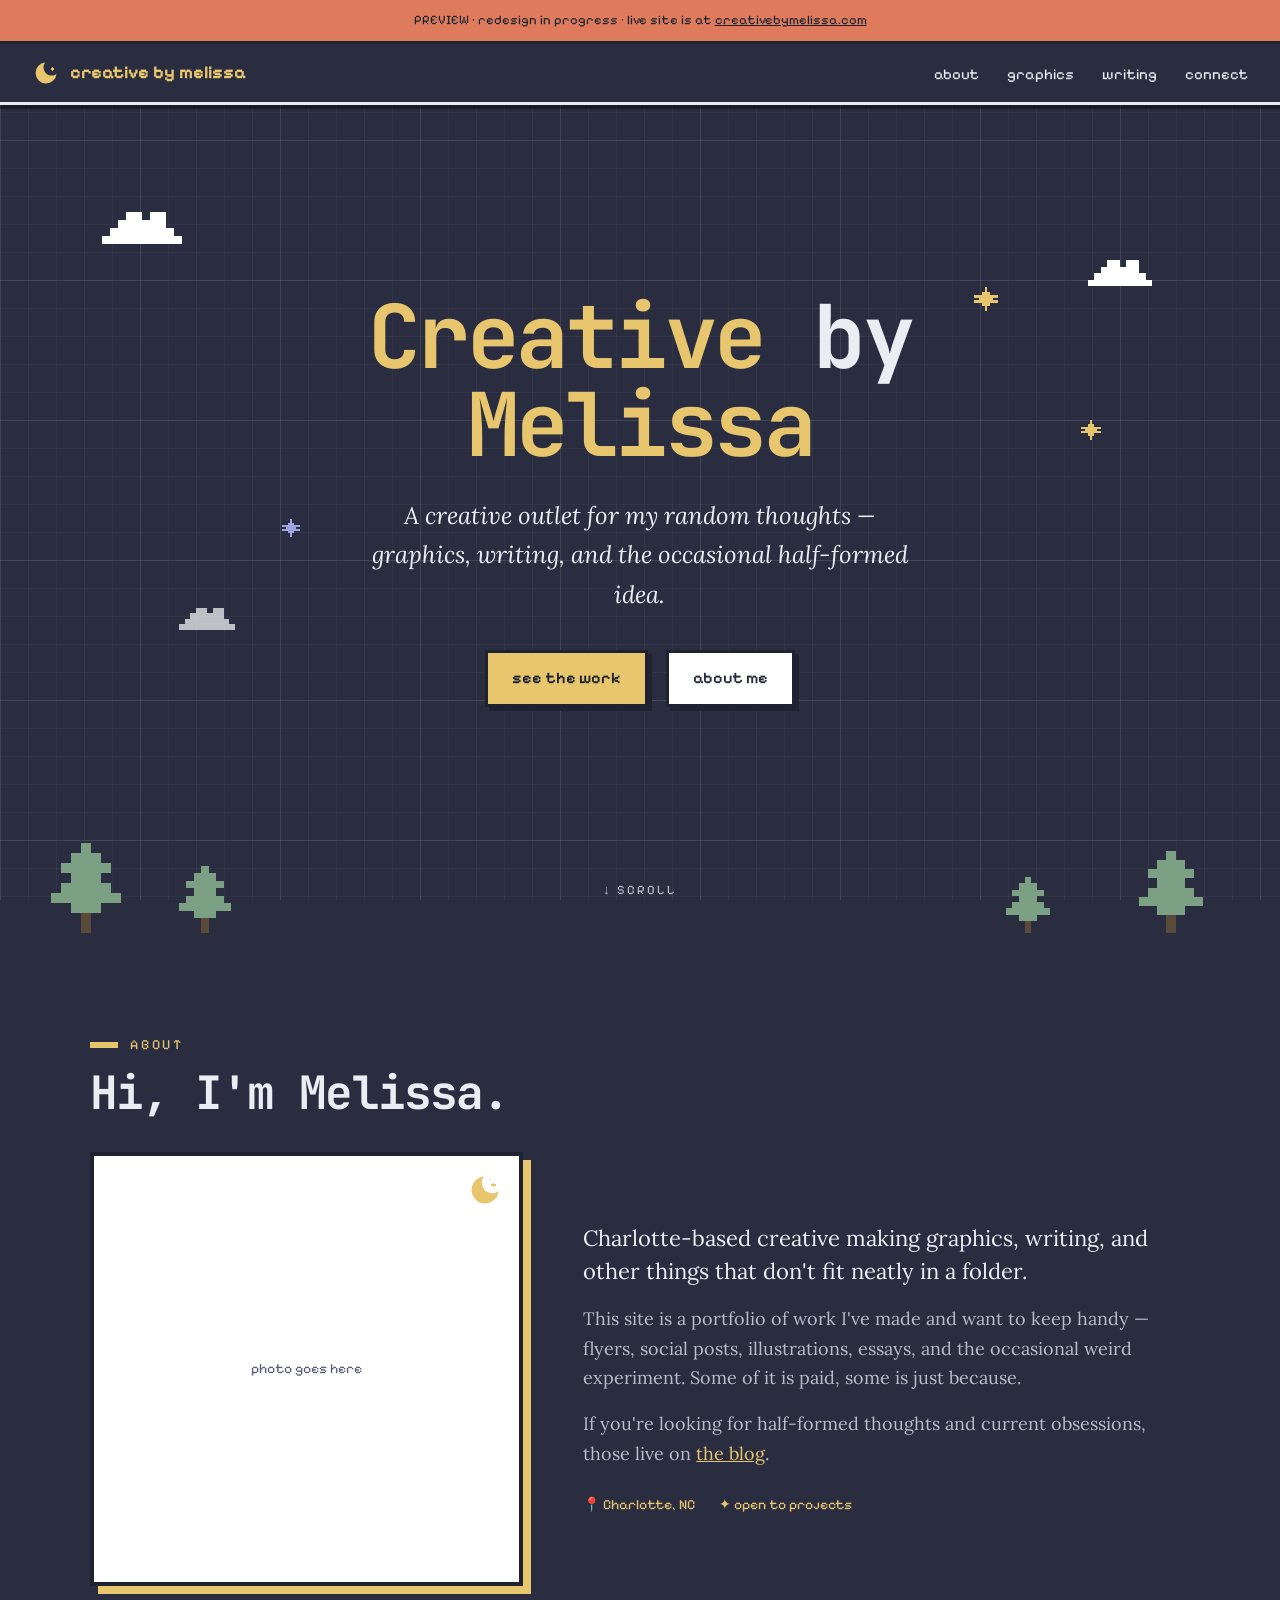
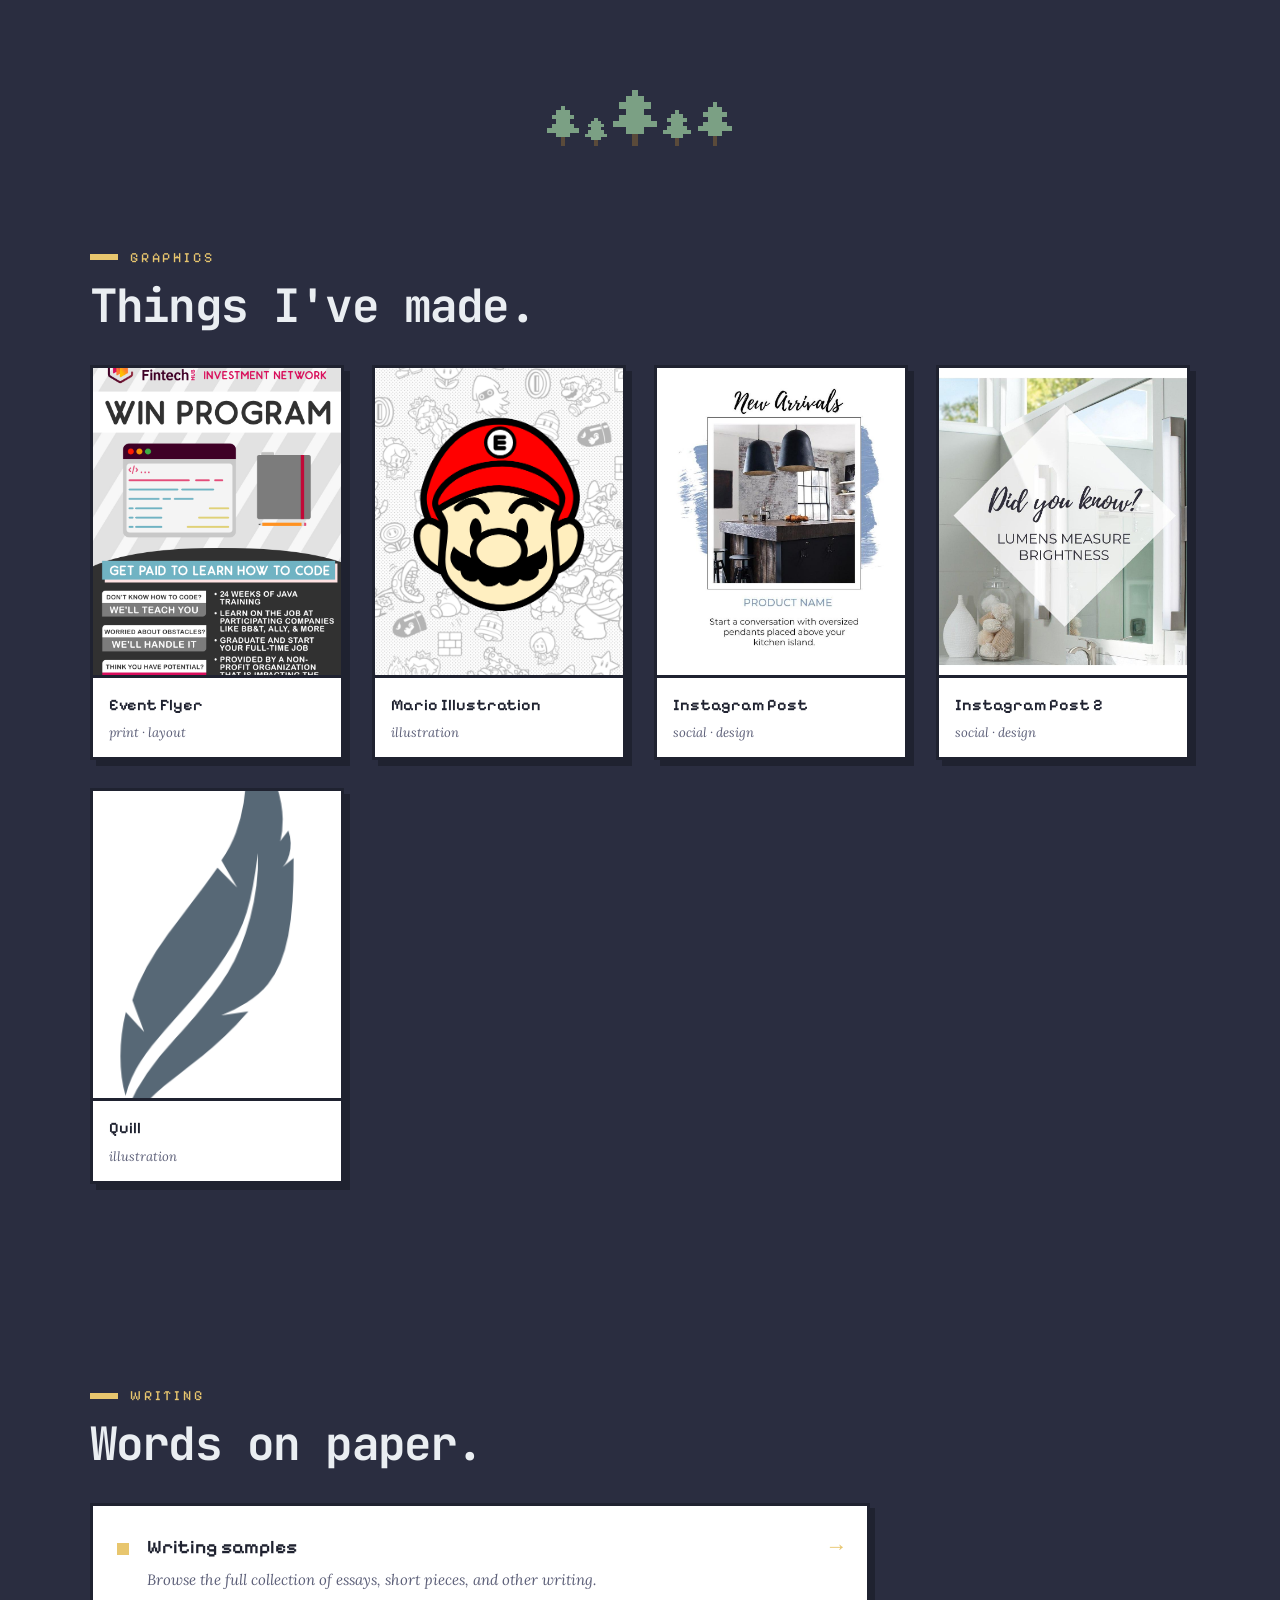
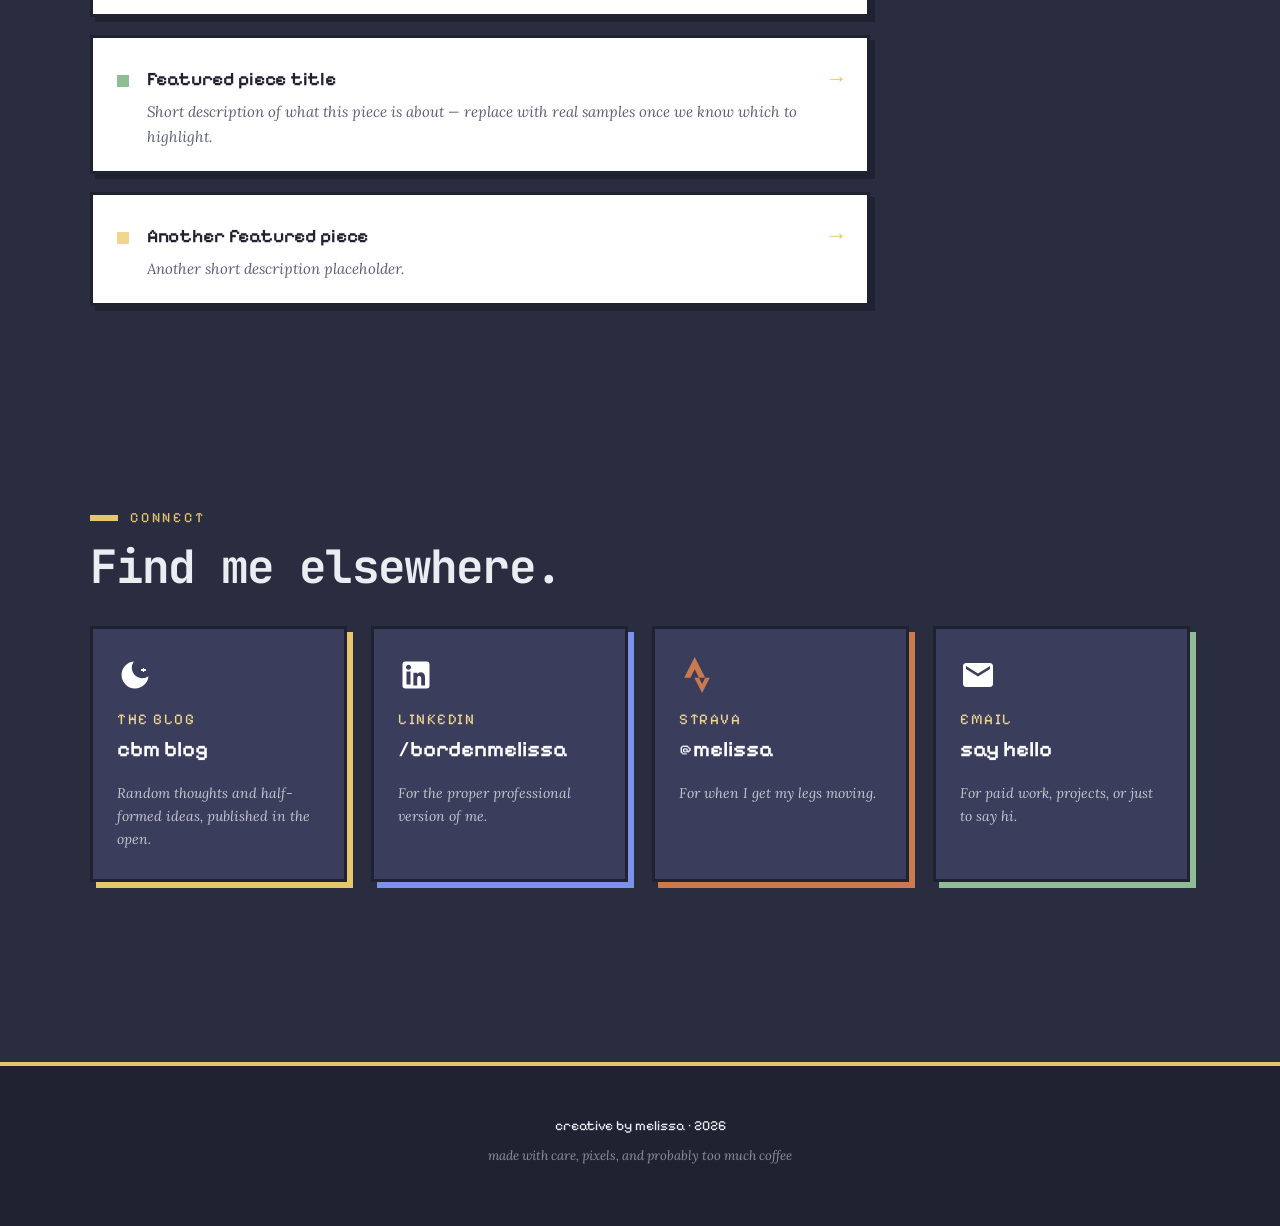
==== redesign-preview.html @ 3e40342c "Update redesign preview to dark mode version" ====
<!DOCTYPE html>
<html lang="en">
<head>
<meta charset="UTF-8">
<meta name="viewport" content="width=device-width, initial-scale=1.0">
<meta name="color-scheme" content="dark only">
<title>Creative by Melissa — Portfolio</title>
<link rel="preconnect" href="https://fonts.googleapis.com">
<link rel="preconnect" href="https://fonts.gstatic.com" crossorigin>
<link href="https://fonts.googleapis.com/css2?family=JetBrains+Mono:wght@500;600;700&family=Pixelify+Sans:wght@400;500;600;700&family=Lora:ital,wght@0,400;0,500;0,600;0,700;1,400;1,500&display=swap" rel="stylesheet">
<style>
  :root {
    color-scheme: dark only;
    --bg: #2A2D40;
    --bg-deep: #1F2230;
    --ink: #EAEEF2;
    --ink-soft: #B8BDC8;
    --purple-deep: #E8C66E;
    --purple-light: #F0D58F;
    --pine: #8FBE94;
    --gold: #DD7B5C;
    --paper: #FFFFFF;
    --white: #FFFFFF;
    --shadow: rgba(0, 0, 0, 0.4);
  }

  *, *::before, *::after { box-sizing: border-box; margin: 0; padding: 0; }
  html { scroll-behavior: smooth; }

  body {
    font-family: 'Lora', Georgia, serif;
    background: var(--bg);
    color: var(--ink);
    line-height: 1.65;
    font-size: 17px;
    overflow-x: hidden;
    background-image:
      linear-gradient(to right, rgba(255, 255, 255, 0.08) 1px, transparent 1px),
      linear-gradient(to bottom, rgba(255, 255, 255, 0.08) 1px, transparent 1px),
      linear-gradient(to right, rgba(255, 255, 255, 0.04) 1px, transparent 1px),
      linear-gradient(to bottom, rgba(255, 255, 255, 0.04) 1px, transparent 1px);
    background-size: 140px 140px, 140px 140px, 28px 28px, 28px 28px;
    background-attachment: fixed;
  }

  .pixel { font-family: 'Pixelify Sans', monospace; letter-spacing: 0.02em; }

  nav.top {
    position: sticky; top: 0; z-index: 50;
    background: var(--bg);
    border-bottom: 3px solid var(--ink);
    padding: 14px 32px;
    display: flex; align-items: center; justify-content: space-between;
    box-shadow: 0 4px 0 var(--shadow);
  }
  nav.top .brand {
    font-family: 'Pixelify Sans', monospace;
    font-weight: 700; font-size: 18px;
    color: var(--purple-deep); text-decoration: none;
    display: flex; align-items: center; gap: 10px;
  }
  nav.top .brand svg { display: block; }
  nav.top ul { list-style: none; display: flex; gap: 28px; }
  nav.top li a {
    font-family: 'Pixelify Sans', monospace;
    font-size: 15px; color: var(--ink);
    text-decoration: none; transition: color 0.15s;
  }
  nav.top li a:hover { color: var(--purple-deep); }
  @media (max-width: 640px) {
    nav.top { padding: 12px 18px; }
    nav.top ul { gap: 14px; }
    nav.top li a { font-size: 13px; }
    nav.top .brand { font-size: 15px; }
  }

  .hero {
    min-height: 92vh;
    padding: 80px 24px 120px;
    display: flex; flex-direction: column;
    align-items: center; justify-content: center;
    position: relative; text-align: center;
  }
  .hero-stack { position: relative; z-index: 5; max-width: 900px; }
  .hero h1 {
    font-family: 'JetBrains Mono', monospace;
    font-weight: 700;
    font-size: clamp(38px, 8.5vw, 88px);
    line-height: 1; color: var(--purple-deep);
    letter-spacing: -0.04em; margin-bottom: 28px;
    animation: hero-rise 0.8s cubic-bezier(0.2, 0.7, 0.3, 1) both;
  }
  .hero h1 em { font-style: normal; color: var(--ink); }
  .hero .tag {
    font-family: 'Lora', serif; font-style: italic;
    font-size: clamp(18px, 2.4vw, 24px);
    color: var(--ink); max-width: 540px;
    margin: 0 auto 36px;
    animation: hero-rise 0.8s 0.2s cubic-bezier(0.2, 0.7, 0.3, 1) both;
  }
  .hero .cta-row {
    display: flex; gap: 18px;
    justify-content: center; flex-wrap: wrap;
    animation: hero-rise 0.8s 0.4s cubic-bezier(0.2, 0.7, 0.3, 1) both;
  }
  .pixel-btn {
    font-family: 'Pixelify Sans', monospace;
    font-size: 16px; font-weight: 600;
    padding: 12px 24px;
    background: var(--white); color: #2A2D40;
    border: 3px solid #1F2230;
    box-shadow: 4px 4px 0 #1F2230;
    text-decoration: none; cursor: pointer;
    transition: transform 0.1s, box-shadow 0.1s;
  }
  .pixel-btn:hover { transform: translate(-2px, -2px); box-shadow: 6px 6px 0 #1F2230; }
  .pixel-btn:active { transform: translate(2px, 2px); box-shadow: 2px 2px 0 #1F2230; }
  .pixel-btn.primary { background: var(--purple-deep); color: #1F2230; }

  @keyframes hero-rise {
    from { opacity: 0; transform: translateY(20px); }
    to { opacity: 1; transform: translateY(0); }
  }

  .hero-deco { position: absolute; top: 0; left: 0; width: 100%; height: 100%; pointer-events: none; z-index: 1; }
  .deco { position: absolute; image-rendering: pixelated; }
  .cloud-1 { top: 12%; left: 8%; width: 80px; animation: drift 18s ease-in-out infinite; }
  .cloud-2 { top: 18%; right: 10%; width: 64px; animation: drift 24s ease-in-out -8s infinite reverse; }
  .cloud-3 { top: 60%; left: 14%; width: 56px; animation: drift 20s ease-in-out -4s infinite; opacity: 0.7; }
  .star-1 { top: 22%; right: 22%; width: 24px; animation: twinkle 3s ease-in-out infinite; }
  .star-2 { top: 50%; left: 22%; width: 18px; animation: twinkle 3.5s ease-in-out -1.5s infinite; }
  .star-3 { top: 38%; right: 14%; width: 20px; animation: twinkle 2.6s ease-in-out -0.8s infinite; }
  .tree-1 { bottom: 0; left: 4%; width: 70px; }
  .tree-2 { bottom: 0; left: 14%; width: 52px; }
  .tree-3 { bottom: 0; right: 6%; width: 64px; }
  .tree-4 { bottom: 0; right: 18%; width: 44px; }

  @keyframes drift {
    0%, 100% { transform: translateX(0) translateY(0); }
    50% { transform: translateX(20px) translateY(-6px); }
  }
  @keyframes twinkle {
    0%, 100% { opacity: 0.3; transform: scale(0.85); }
    50% { opacity: 1; transform: scale(1.1); }
  }

  .scroll-cue {
    position: absolute; bottom: 32px; left: 50%; transform: translateX(-50%);
    font-family: 'Pixelify Sans', monospace; font-size: 13px;
    color: var(--ink-soft); text-transform: uppercase; letter-spacing: 0.15em;
    animation: bob 2s ease-in-out infinite;
  }
  @keyframes bob {
    0%, 100% { transform: translateX(-50%) translateY(0); }
    50% { transform: translateX(-50%) translateY(6px); }
  }

  section.content { padding: 100px 24px; position: relative; }
  .container { max-width: 1100px; margin: 0 auto; }
  .section-label {
    font-family: 'Pixelify Sans', monospace;
    font-size: 14px; text-transform: uppercase;
    letter-spacing: 0.2em; color: var(--purple-deep);
    margin-bottom: 14px;
    display: flex; align-items: center; gap: 12px;
  }
  .section-label::before { content: ''; width: 28px; height: 6px; background: var(--purple-deep); }
  .section-title {
    font-family: 'JetBrains Mono', monospace;
    font-weight: 700;
    font-size: clamp(26px, 4.5vw, 46px);
    color: var(--ink);
    line-height: 1; letter-spacing: -0.04em;
    margin-bottom: 36px;
  }
  .section-title em { font-style: normal; }

  .about-grid { display: grid; grid-template-columns: 1fr 1.4fr; gap: 60px; align-items: center; }
  @media (max-width: 760px) { .about-grid { grid-template-columns: 1fr; gap: 36px; } }
  .portrait-frame {
    aspect-ratio: 1;
    background: var(--paper);
    border: 4px solid #1F2230;
    box-shadow: 8px 8px 0 var(--purple-deep);
    display: flex; align-items: center; justify-content: center;
    position: relative; overflow: hidden;
  }
  .portrait-frame::before {
    content: 'photo goes here';
    font-family: 'Pixelify Sans', monospace;
    color: #5C5F78; font-size: 14px;
  }
  .portrait-frame .moon-deco { position: absolute; top: 16px; right: 16px; width: 36px; height: 36px; }
  .about-copy h3 {
    font-family: 'JetBrains Mono', monospace;
    font-size: 20px; font-weight: 700; letter-spacing: -0.03em;
    margin-bottom: 16px;
  }
  .about-copy p { font-size: 18px; margin-bottom: 16px; color: var(--ink-soft); }
  .about-copy p:first-of-type { font-size: 22px; color: var(--ink); line-height: 1.5; }
  .about-copy .meta { margin-top: 24px; display: flex; gap: 24px; flex-wrap: wrap; }
  .about-copy .meta span {
    font-family: 'Pixelify Sans', monospace;
    font-size: 14px; color: var(--purple-deep);
    display: flex; align-items: center; gap: 8px;
  }

  .gallery { display: grid; grid-template-columns: repeat(auto-fill, minmax(220px, 1fr)); gap: 28px; }
  .work-card {
    background: var(--white);
    border: 3px solid #1F2230;
    box-shadow: 6px 6px 0 #1F2230;
    overflow: hidden;
    transition: transform 0.15s, box-shadow 0.15s;
    cursor: pointer; display: block;
    text-decoration: none; color: inherit;
  }
  .work-card:hover { transform: translate(-3px, -3px); box-shadow: 9px 9px 0 var(--purple-deep); }
  .work-card .thumb {
    aspect-ratio: 4/5; background: var(--bg-deep);
    display: flex; align-items: center; justify-content: center;
    overflow: hidden; border-bottom: 3px solid #1F2230;
  }
  .work-card .thumb img { width: 100%; height: 100%; object-fit: cover; display: block; }
  .work-card .meta { padding: 14px 16px; }
  .work-card .meta .title {
    font-family: 'Pixelify Sans', monospace;
    font-size: 16px; font-weight: 600;
    margin-bottom: 4px; color: #1F2230;
  }
  .work-card .meta .kind { font-size: 13px; color: #5C5F78; font-style: italic; }

  .writing-list { display: flex; flex-direction: column; gap: 18px; max-width: 780px; }
  .writing-item {
    display: flex; align-items: baseline; gap: 18px;
    padding: 22px 24px; background: var(--paper);
    border: 3px solid #1F2230; box-shadow: 5px 5px 0 #1F2230;
    text-decoration: none; color: inherit;
    transition: transform 0.15s, box-shadow 0.15s;
  }
  .writing-item:hover { transform: translate(-2px, -2px); box-shadow: 7px 7px 0 var(--pine); }
  .writing-item .bullet { width: 12px; height: 12px; background: var(--purple-deep); flex-shrink: 0; transform: translateY(2px); }
  .writing-item .body { flex: 1; }
  .writing-item .title {
    font-family: 'Pixelify Sans', monospace;
    font-size: 19px; font-weight: 600;
    margin-bottom: 4px; color: #1F2230;
  }
  .writing-item .desc { font-size: 15px; color: #5C5F78; font-style: italic; }
  .writing-item .arrow { font-family: 'Pixelify Sans', monospace; color: var(--purple-deep); font-size: 22px; }

  .connect-cards { display: grid; grid-template-columns: repeat(auto-fit, minmax(220px, 1fr)); gap: 24px; }
  .connect-card {
    background: #3A3D5C; color: var(--white);
    padding: 28px 24px;
    border: 3px solid #1F2230;
    box-shadow: 6px 6px 0 var(--purple-deep);
    text-decoration: none;
    transition: transform 0.15s, box-shadow 0.15s;
    display: flex; flex-direction: column; gap: 14px;
  }
  .connect-card:hover { transform: translate(-3px, -3px); box-shadow: 9px 9px 0 var(--purple-light); }
  .connect-card.linkedin { box-shadow: 6px 6px 0 #7B92E8; }
  .connect-card.linkedin:hover { box-shadow: 9px 9px 0 #7B92E8; }
  .connect-card.strava { box-shadow: 6px 6px 0 #C97A4F; }
  .connect-card.strava:hover { box-shadow: 9px 9px 0 #C97A4F; }
  .connect-card.email { box-shadow: 6px 6px 0 var(--pine); }
  .connect-card.email:hover { box-shadow: 9px 9px 0 var(--pine); }
  .connect-card .icon { width: 36px; height: 36px; }
  .connect-card .label { font-family: 'Pixelify Sans', monospace; font-size: 15px; text-transform: uppercase; letter-spacing: 0.1em; color: var(--purple-light); }
  .connect-card .handle { font-family: 'Pixelify Sans', monospace; font-size: 22px; font-weight: 600; }
  .connect-card .desc { font-size: 14px; color: rgba(255, 255, 255, 0.7); font-style: italic; }

  footer {
    background: var(--bg-deep); color: var(--ink);
    padding: 48px 24px 60px;
    border-top: 4px solid var(--purple-deep);
    text-align: center; margin-top: 80px;
  }
  footer .credit { font-family: 'Pixelify Sans', monospace; font-size: 14px; margin-bottom: 8px; }
  footer .small { font-size: 13px; color: rgba(255, 255, 255, 0.5); font-style: italic; }

  .pine-row { height: 60px; display: flex; align-items: end; justify-content: center; gap: 6px; margin: 0 auto; max-width: 1100px; }
  .pine-row svg { image-rendering: pixelated; }

  .preview-banner {
    background: var(--gold); color: #1F2230;
    text-align: center; padding: 10px 20px;
    font-family: 'Pixelify Sans', monospace;
    font-size: 13px;
    border-bottom: 3px solid #1F2230;
  }
  .preview-banner a { color: #1F2230; }
</style>
</head>
<body>

<div class="preview-banner">PREVIEW &middot; redesign in progress &middot; live site is at <a href="/">creativebymelissa.com</a></div>

<nav class="top">
  <a href="#" class="brand">
    <svg width="28" height="28" viewBox="0 0 24 24">
      <path d="M21 12.79A9 9 0 1 1 11.21 3 7 7 0 0 0 21 12.79z" fill="#E8C66E"/>
      <g fill="#E8C66E" shape-rendering="crispEdges">
        <rect x="17" y="7" width="1" height="3"/>
        <rect x="16" y="8" width="3" height="1"/>
      </g>
    </svg>
    creative by melissa
  </a>
  <ul>
    <li><a href="#about">about</a></li>
    <li><a href="#graphics">graphics</a></li>
    <li><a href="#writing">writing</a></li>
    <li><a href="#connect">connect</a></li>
  </ul>
</nav>

<header class="hero">
  <div class="hero-deco">
    <svg class="deco cloud-1" viewBox="0 0 10 6" shape-rendering="crispEdges">
      <g fill="#FFFFFF"><rect x="3" y="1" width="2" height="1"/><rect x="6" y="1" width="2" height="1"/><rect x="2" y="2" width="6" height="1"/><rect x="1" y="3" width="8" height="1"/><rect x="0" y="4" width="10" height="1"/></g>
    </svg>
    <svg class="deco cloud-2" viewBox="0 0 10 6" shape-rendering="crispEdges">
      <g fill="#FFFFFF"><rect x="3" y="1" width="2" height="1"/><rect x="6" y="1" width="2" height="1"/><rect x="2" y="2" width="6" height="1"/><rect x="1" y="3" width="8" height="1"/><rect x="0" y="4" width="10" height="1"/></g>
    </svg>
    <svg class="deco cloud-3" viewBox="0 0 10 6" shape-rendering="crispEdges">
      <g fill="#FFFFFF"><rect x="3" y="1" width="2" height="1"/><rect x="6" y="1" width="2" height="1"/><rect x="2" y="2" width="6" height="1"/><rect x="1" y="3" width="8" height="1"/><rect x="0" y="4" width="10" height="1"/></g>
    </svg>
    <svg class="deco star-1" viewBox="0 0 9 9" shape-rendering="crispEdges">
      <g fill="#E8C66E"><rect x="4" y="0" width="1" height="2"/><rect x="3" y="2" width="3" height="1"/><rect x="0" y="3" width="9" height="1"/><rect x="2" y="4" width="5" height="1"/><rect x="0" y="5" width="9" height="1"/><rect x="3" y="6" width="3" height="1"/><rect x="4" y="7" width="1" height="2"/></g>
    </svg>
    <svg class="deco star-2" viewBox="0 0 9 9" shape-rendering="crispEdges">
      <g fill="#9CA5E8"><rect x="4" y="0" width="1" height="2"/><rect x="3" y="2" width="3" height="1"/><rect x="0" y="3" width="9" height="1"/><rect x="2" y="4" width="5" height="1"/><rect x="0" y="5" width="9" height="1"/><rect x="3" y="6" width="3" height="1"/><rect x="4" y="7" width="1" height="2"/></g>
    </svg>
    <svg class="deco star-3" viewBox="0 0 9 9" shape-rendering="crispEdges">
      <g fill="#E8C66E"><rect x="4" y="0" width="1" height="2"/><rect x="3" y="2" width="3" height="1"/><rect x="0" y="3" width="9" height="1"/><rect x="2" y="4" width="5" height="1"/><rect x="0" y="5" width="9" height="1"/><rect x="3" y="6" width="3" height="1"/><rect x="4" y="7" width="1" height="2"/></g>
    </svg>
    <svg class="deco tree-1" viewBox="0 0 7 9" shape-rendering="crispEdges">
      <g fill="#7BA084"><rect x="3" y="0" width="1" height="1"/><rect x="2" y="1" width="3" height="1"/><rect x="1" y="2" width="5" height="1"/><rect x="2" y="3" width="3" height="1"/><rect x="1" y="4" width="5" height="1"/><rect x="0" y="5" width="7" height="1"/><rect x="2" y="6" width="3" height="1"/></g>
      <g fill="#5A4A3A"><rect x="3" y="7" width="1" height="2"/></g>
    </svg>
    <svg class="deco tree-2" viewBox="0 0 7 9" shape-rendering="crispEdges">
      <g fill="#7BA084"><rect x="3" y="0" width="1" height="1"/><rect x="2" y="1" width="3" height="1"/><rect x="1" y="2" width="5" height="1"/><rect x="2" y="3" width="3" height="1"/><rect x="1" y="4" width="5" height="1"/><rect x="0" y="5" width="7" height="1"/><rect x="2" y="6" width="3" height="1"/></g>
      <g fill="#5A4A3A"><rect x="3" y="7" width="1" height="2"/></g>
    </svg>
    <svg class="deco tree-3" viewBox="0 0 7 9" shape-rendering="crispEdges">
      <g fill="#7BA084"><rect x="3" y="0" width="1" height="1"/><rect x="2" y="1" width="3" height="1"/><rect x="1" y="2" width="5" height="1"/><rect x="2" y="3" width="3" height="1"/><rect x="1" y="4" width="5" height="1"/><rect x="0" y="5" width="7" height="1"/><rect x="2" y="6" width="3" height="1"/></g>
      <g fill="#5A4A3A"><rect x="3" y="7" width="1" height="2"/></g>
    </svg>
    <svg class="deco tree-4" viewBox="0 0 7 9" shape-rendering="crispEdges">
      <g fill="#7BA084"><rect x="3" y="0" width="1" height="1"/><rect x="2" y="1" width="3" height="1"/><rect x="1" y="2" width="5" height="1"/><rect x="2" y="3" width="3" height="1"/><rect x="1" y="4" width="5" height="1"/><rect x="0" y="5" width="7" height="1"/><rect x="2" y="6" width="3" height="1"/></g>
      <g fill="#5A4A3A"><rect x="3" y="7" width="1" height="2"/></g>
    </svg>
  </div>

  <div class="hero-stack">
    <h1>Creative <em>by</em><br>Melissa</h1>
    <p class="tag">A creative outlet for my random thoughts — graphics, writing, and the occasional half-formed idea.</p>
    <div class="cta-row">
      <a href="#graphics" class="pixel-btn primary">see the work</a>
      <a href="#about" class="pixel-btn">about me</a>
    </div>
  </div>

  <div class="scroll-cue">↓ scroll</div>
</header>

<section id="about" class="content">
  <div class="container">
    <div class="section-label">about</div>
    <h2 class="section-title">Hi, I'm Melissa.</h2>
    <div class="about-grid">
      <div class="portrait-frame">
        <svg class="moon-deco" viewBox="0 0 24 24">
          <path d="M21 12.79A9 9 0 1 1 11.21 3 7 7 0 0 0 21 12.79z" fill="#E8C66E"/>
          <g fill="#E8C66E" shape-rendering="crispEdges">
            <rect x="17" y="7" width="1" height="3"/>
            <rect x="16" y="8" width="3" height="1"/>
          </g>
        </svg>
      </div>
      <div class="about-copy">
        <p>Charlotte-based creative making graphics, writing, and other things that don't fit neatly in a folder.</p>
        <p>This site is a portfolio of work I've made and want to keep handy — flyers, social posts, illustrations, essays, and the occasional weird experiment. Some of it is paid, some is just because.</p>
        <p>If you're looking for half-formed thoughts and current obsessions, those live on <a href="https://blog.creativebymelissa.com" style="color:var(--purple-deep);">the blog</a>.</p>
        <div class="meta">
          <span>📍 Charlotte, NC</span>
          <span>✦ open to projects</span>
        </div>
      </div>
    </div>
  </div>
</section>

<div class="pine-row">
  <svg width="32" height="40" viewBox="0 0 7 9" shape-rendering="crispEdges">
    <g fill="#7BA084"><rect x="3" y="0" width="1" height="1"/><rect x="2" y="1" width="3" height="1"/><rect x="1" y="2" width="5" height="1"/><rect x="2" y="3" width="3" height="1"/><rect x="1" y="4" width="5" height="1"/><rect x="0" y="5" width="7" height="1"/><rect x="2" y="6" width="3" height="1"/></g>
    <g fill="#5A4A3A"><rect x="3" y="7" width="1" height="2"/></g>
  </svg>
  <svg width="22" height="28" viewBox="0 0 7 9" shape-rendering="crispEdges">
    <g fill="#7BA084"><rect x="3" y="0" width="1" height="1"/><rect x="2" y="1" width="3" height="1"/><rect x="1" y="2" width="5" height="1"/><rect x="2" y="3" width="3" height="1"/><rect x="1" y="4" width="5" height="1"/><rect x="0" y="5" width="7" height="1"/><rect x="2" y="6" width="3" height="1"/></g>
    <g fill="#5A4A3A"><rect x="3" y="7" width="1" height="2"/></g>
  </svg>
  <svg width="44" height="56" viewBox="0 0 7 9" shape-rendering="crispEdges">
    <g fill="#7BA084"><rect x="3" y="0" width="1" height="1"/><rect x="2" y="1" width="3" height="1"/><rect x="1" y="2" width="5" height="1"/><rect x="2" y="3" width="3" height="1"/><rect x="1" y="4" width="5" height="1"/><rect x="0" y="5" width="7" height="1"/><rect x="2" y="6" width="3" height="1"/></g>
    <g fill="#5A4A3A"><rect x="3" y="7" width="1" height="2"/></g>
  </svg>
  <svg width="28" height="36" viewBox="0 0 7 9" shape-rendering="crispEdges">
    <g fill="#7BA084"><rect x="3" y="0" width="1" height="1"/><rect x="2" y="1" width="3" height="1"/><rect x="1" y="2" width="5" height="1"/><rect x="2" y="3" width="3" height="1"/><rect x="1" y="4" width="5" height="1"/><rect x="0" y="5" width="7" height="1"/><rect x="2" y="6" width="3" height="1"/></g>
    <g fill="#5A4A3A"><rect x="3" y="7" width="1" height="2"/></g>
  </svg>
  <svg width="36" height="44" viewBox="0 0 7 9" shape-rendering="crispEdges">
    <g fill="#7BA084"><rect x="3" y="0" width="1" height="1"/><rect x="2" y="1" width="3" height="1"/><rect x="1" y="2" width="5" height="1"/><rect x="2" y="3" width="3" height="1"/><rect x="1" y="4" width="5" height="1"/><rect x="0" y="5" width="7" height="1"/><rect x="2" y="6" width="3" height="1"/></g>
    <g fill="#5A4A3A"><rect x="3" y="7" width="1" height="2"/></g>
  </svg>
</div>

<section id="graphics" class="content">
  <div class="container">
    <div class="section-label">graphics</div>
    <h2 class="section-title">Things I've made.</h2>
    <div class="gallery">
      <a href="graphics/flyer.png" class="work-card">
        <div class="thumb"><img src="graphics/flyer.png" alt="flyer"/></div>
        <div class="meta"><div class="title">Event Flyer</div><div class="kind">print &middot; layout</div></div>
      </a>
      <a href="graphics/mario.png" class="work-card">
        <div class="thumb"><img src="graphics/mario.png" alt="mario"/></div>
        <div class="meta"><div class="title">Mario Illustration</div><div class="kind">illustration</div></div>
      </a>
      <a href="graphics/instagram-post.jpg" class="work-card">
        <div class="thumb"><img src="graphics/instagram-post.jpg" alt="instagram post"/></div>
        <div class="meta"><div class="title">Instagram Post</div><div class="kind">social &middot; design</div></div>
      </a>
      <a href="graphics/instagram-post-2.jpg" class="work-card">
        <div class="thumb"><img src="graphics/instagram-post-2.jpg" alt="instagram post 2"/></div>
        <div class="meta"><div class="title">Instagram Post 2</div><div class="kind">social &middot; design</div></div>
      </a>
      <a href="graphics/quill.png" class="work-card">
        <div class="thumb"><img src="graphics/quill.png" alt="quill"/></div>
        <div class="meta"><div class="title">Quill</div><div class="kind">illustration</div></div>
      </a>
    </div>
  </div>
</section>

<section id="writing" class="content">
  <div class="container">
    <div class="section-label">writing</div>
    <h2 class="section-title">Words on paper.</h2>
    <div class="writing-list">
      <a href="/writing.html" class="writing-item">
        <span class="bullet"></span>
        <div class="body">
          <div class="title">Writing samples</div>
          <div class="desc">Browse the full collection of essays, short pieces, and other writing.</div>
        </div>
        <span class="arrow">→</span>
      </a>
      <a href="#" class="writing-item">
        <span class="bullet" style="background:var(--pine);"></span>
        <div class="body">
          <div class="title">Featured piece title</div>
          <div class="desc">Short description of what this piece is about — replace with real samples once we know which to highlight.</div>
        </div>
        <span class="arrow">→</span>
      </a>
      <a href="#" class="writing-item">
        <span class="bullet" style="background:var(--purple-light);"></span>
        <div class="body">
          <div class="title">Another featured piece</div>
          <div class="desc">Another short description placeholder.</div>
        </div>
        <span class="arrow">→</span>
      </a>
    </div>
  </div>
</section>

<section id="connect" class="content">
  <div class="container">
    <div class="section-label">connect</div>
    <h2 class="section-title">Find me elsewhere.</h2>
    <div class="connect-cards">
      <a class="connect-card" href="https://blog.creativebymelissa.com">
        <svg class="icon" viewBox="0 0 24 24">
          <path d="M21 12.79A9 9 0 1 1 11.21 3 7 7 0 0 0 21 12.79z" fill="#FFFFFF"/>
          <g fill="#FFFFFF" shape-rendering="crispEdges"><rect x="17" y="7" width="1" height="3"/><rect x="16" y="8" width="3" height="1"/></g>
        </svg>
        <div><div class="label">the blog</div><div class="handle">cbm blog</div></div>
        <div class="desc">Random thoughts and half-formed ideas, published in the open.</div>
      </a>
      <a class="connect-card linkedin" href="https://www.linkedin.com/in/bordenmelissa">
        <svg class="icon" viewBox="0 0 24 24" fill="#FFFFFF">
          <path d="M19 3a2 2 0 0 1 2 2v14a2 2 0 0 1-2 2H5a2 2 0 0 1-2-2V5a2 2 0 0 1 2-2h14zM8.339 18.337v-8.59h-2.667v8.59h2.667zm-1.333-9.764c.92 0 1.667-.745 1.667-1.665S7.926 5.243 7.006 5.243 5.339 5.989 5.339 6.908s.747 1.665 1.667 1.665zm10.998 9.764v-4.706c0-2.31-1.249-3.385-2.915-3.385-1.345 0-1.95.74-2.286 1.26v-1.08h-2.535c.033.738 0 8.59 0 8.59h2.535v-4.797c0-.227.016-.453.083-.616.18-.456.6-.928 1.298-.928.916 0 1.282.696 1.282 1.717v4.624h2.538z"/>
        </svg>
        <div><div class="label">linkedin</div><div class="handle">/bordenmelissa</div></div>
        <div class="desc">For the proper professional version of me.</div>
      </a>
      <a class="connect-card strava" href="https://www.strava.com/athletes/87501353">
        <svg class="icon" viewBox="0 0 24 24">
          <path d="M15.387 17.944l-2.089-4.116h-3.065L15.387 24l5.15-10.172h-3.066m-7.008-5.599l2.836 5.598h4.172L10.463 0l-7 13.828h4.169" fill="#C97A4F"/>
        </svg>
        <div><div class="label">strava</div><div class="handle">@melissa</div></div>
        <div class="desc">For when I get my legs moving.</div>
      </a>
      <a class="connect-card email" href="mailto:melissaborden@outlook.com">
        <svg class="icon" viewBox="0 0 24 24" fill="#FFFFFF">
          <path d="M4 4h16c1.1 0 2 .9 2 2v12c0 1.1-.9 2-2 2H4c-1.1 0-1.99-.9-1.99-2L2 6c0-1.1.9-2 2-2zm0 4l8 5 8-5v-2l-8 5-8-5v2z"/>
        </svg>
        <div><div class="label">email</div><div class="handle">say hello</div></div>
        <div class="desc">For paid work, projects, or just to say hi.</div>
      </a>
    </div>
  </div>
</section>

<footer>
  <div class="credit">creative by melissa &middot; 2026</div>
  <div class="small">made with care, pixels, and probably too much coffee</div>
</footer>

</body>
</html>
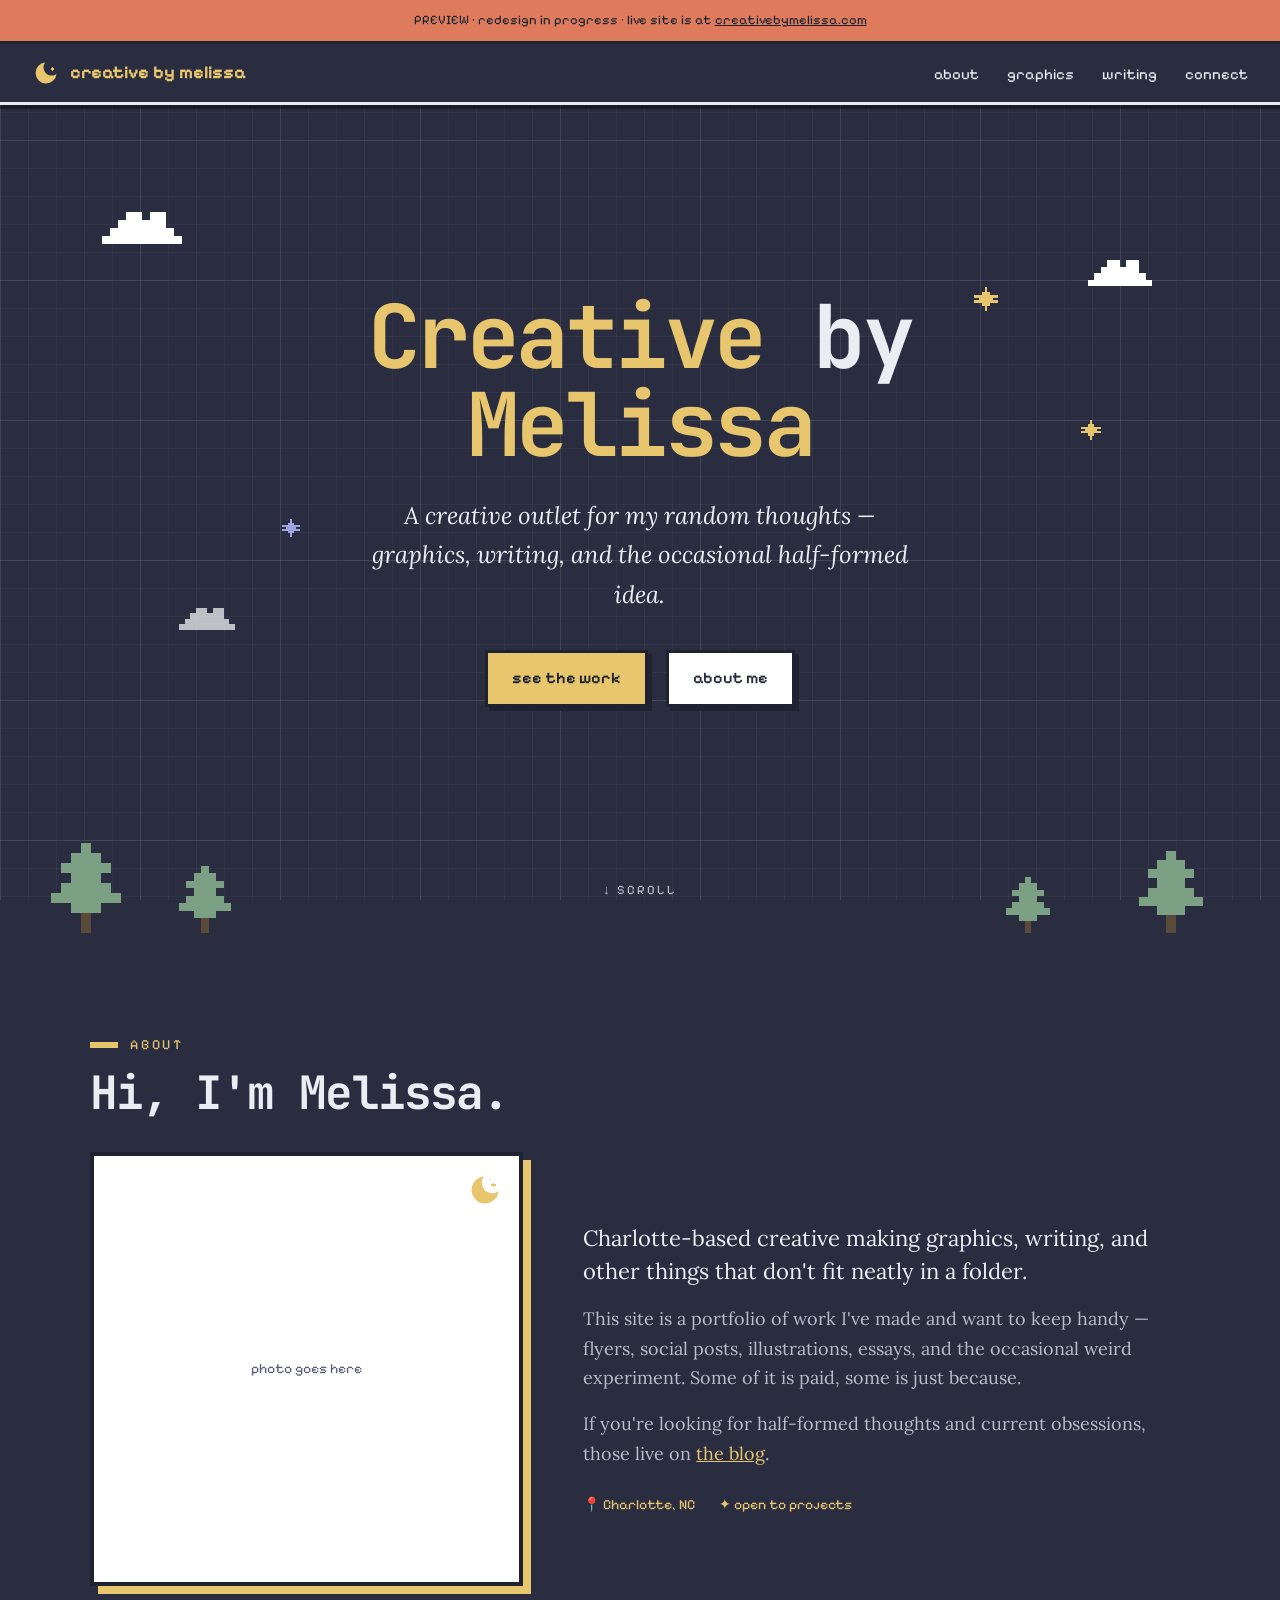
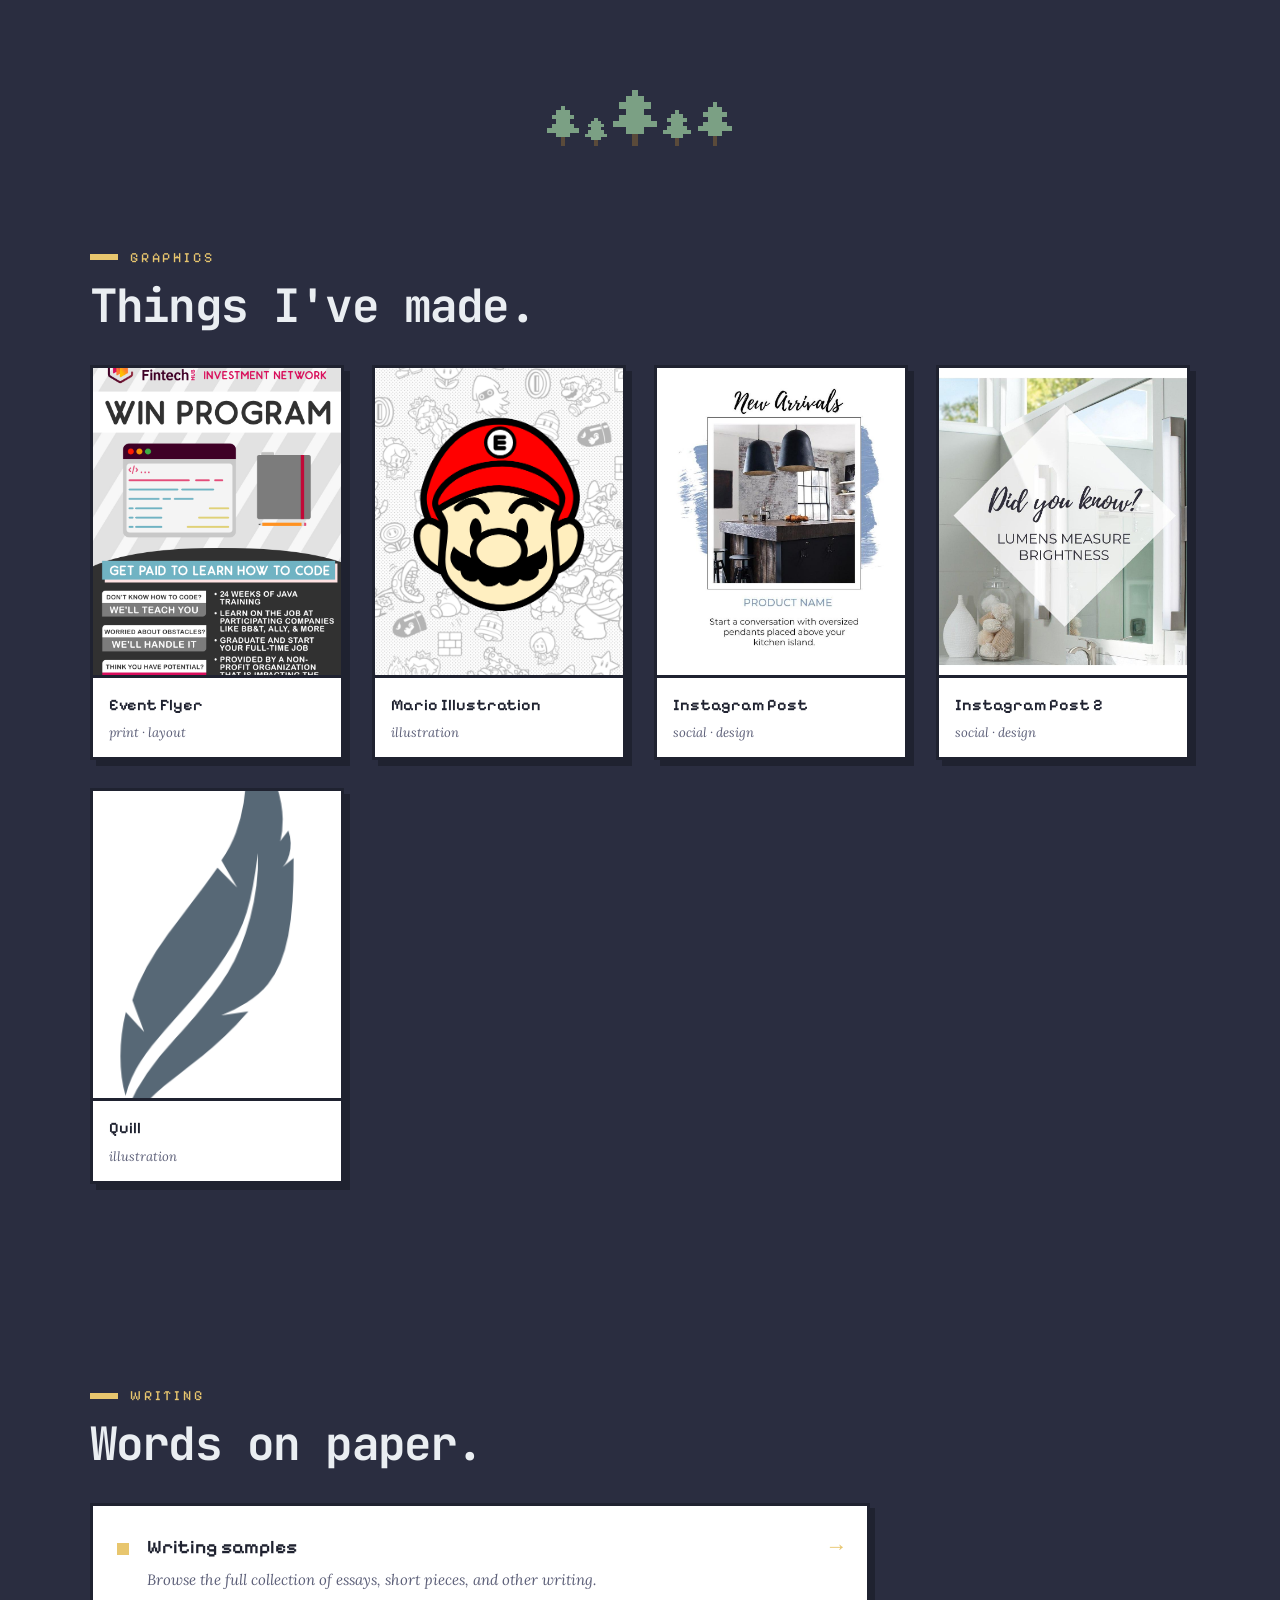
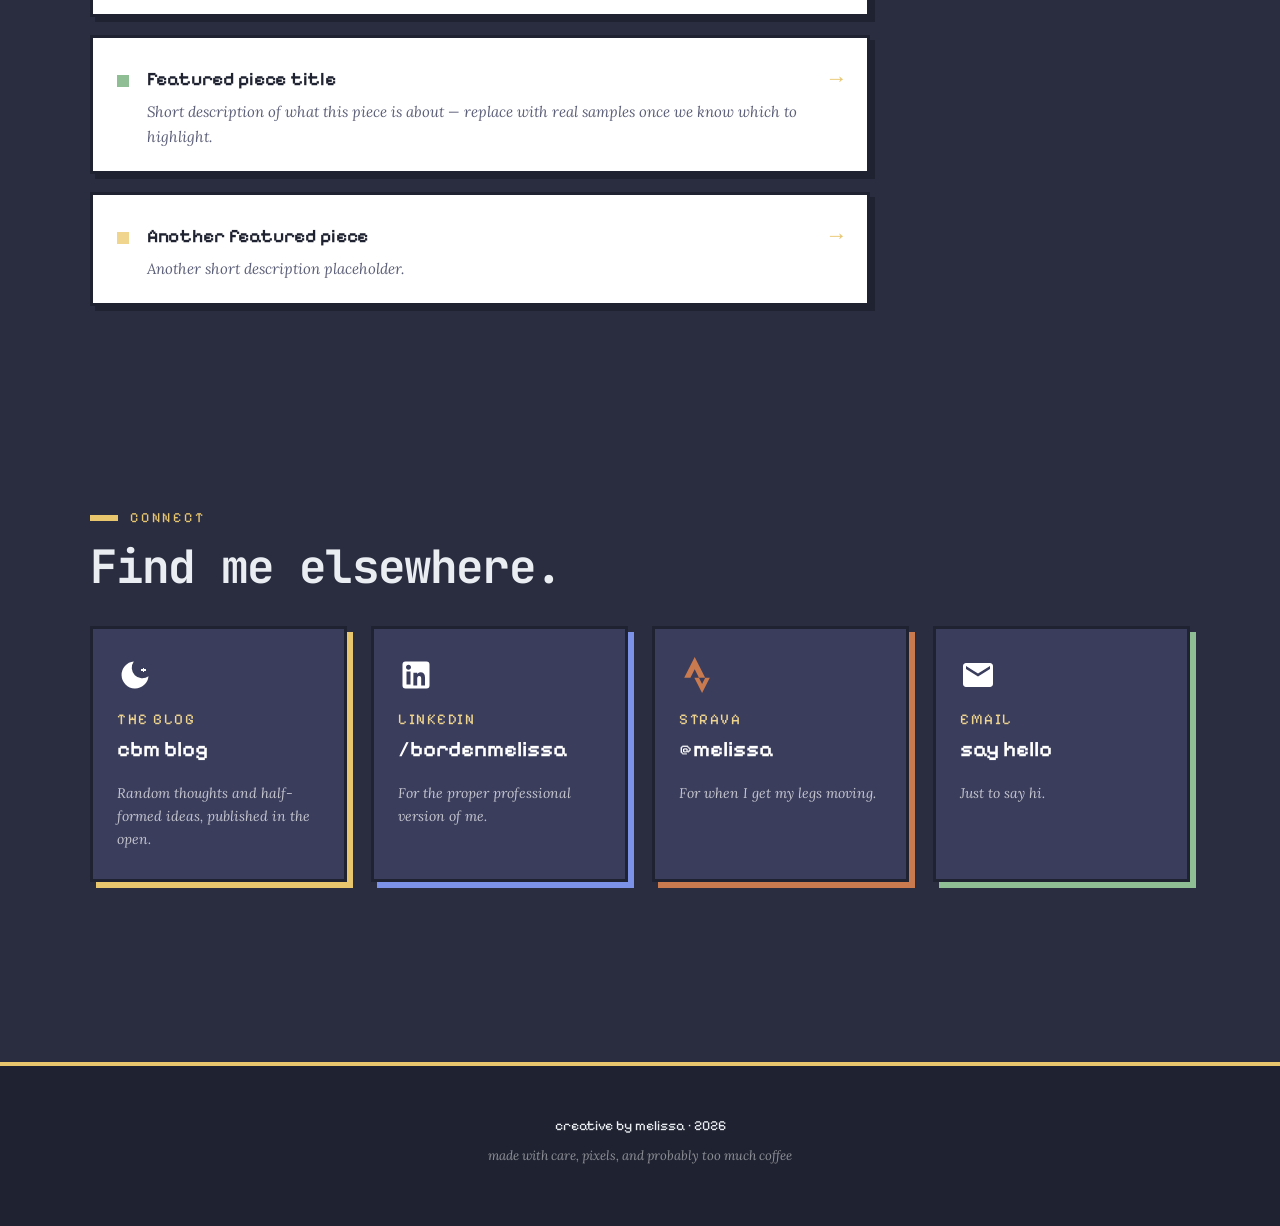
==== commit c81a6c6d: "Trim email card description to "Just to say hi."" ====
--- a/redesign-preview.html
+++ b/redesign-preview.html
@@ -510,7 +510,7 @@
           <path d="M4 4h16c1.1 0 2 .9 2 2v12c0 1.1-.9 2-2 2H4c-1.1 0-1.99-.9-1.99-2L2 6c0-1.1.9-2 2-2zm0 4l8 5 8-5v-2l-8 5-8-5v2z"/>
         </svg>
         <div><div class="label">email</div><div class="handle">say hello</div></div>
-        <div class="desc">For paid work, projects, or just to say hi.</div>
+        <div class="desc">Just to say hi.</div>
       </a>
     </div>
   </div>
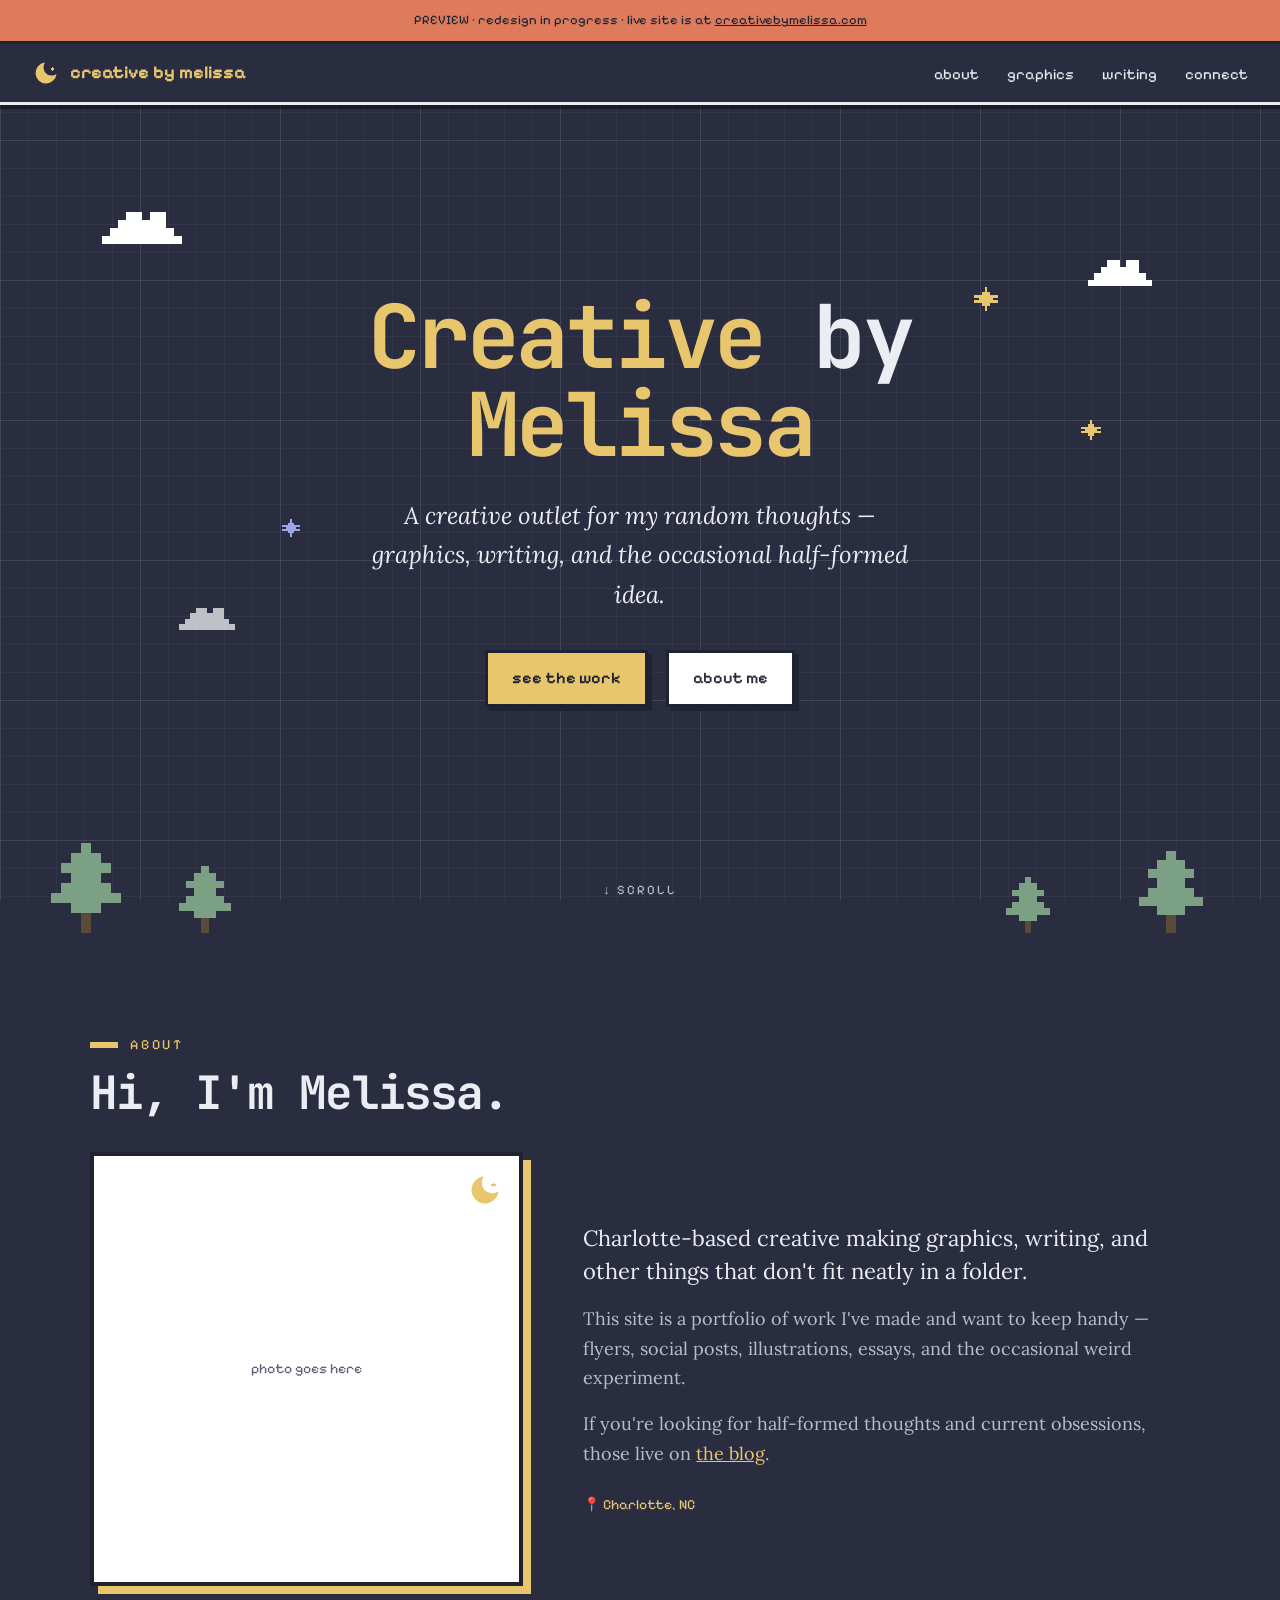
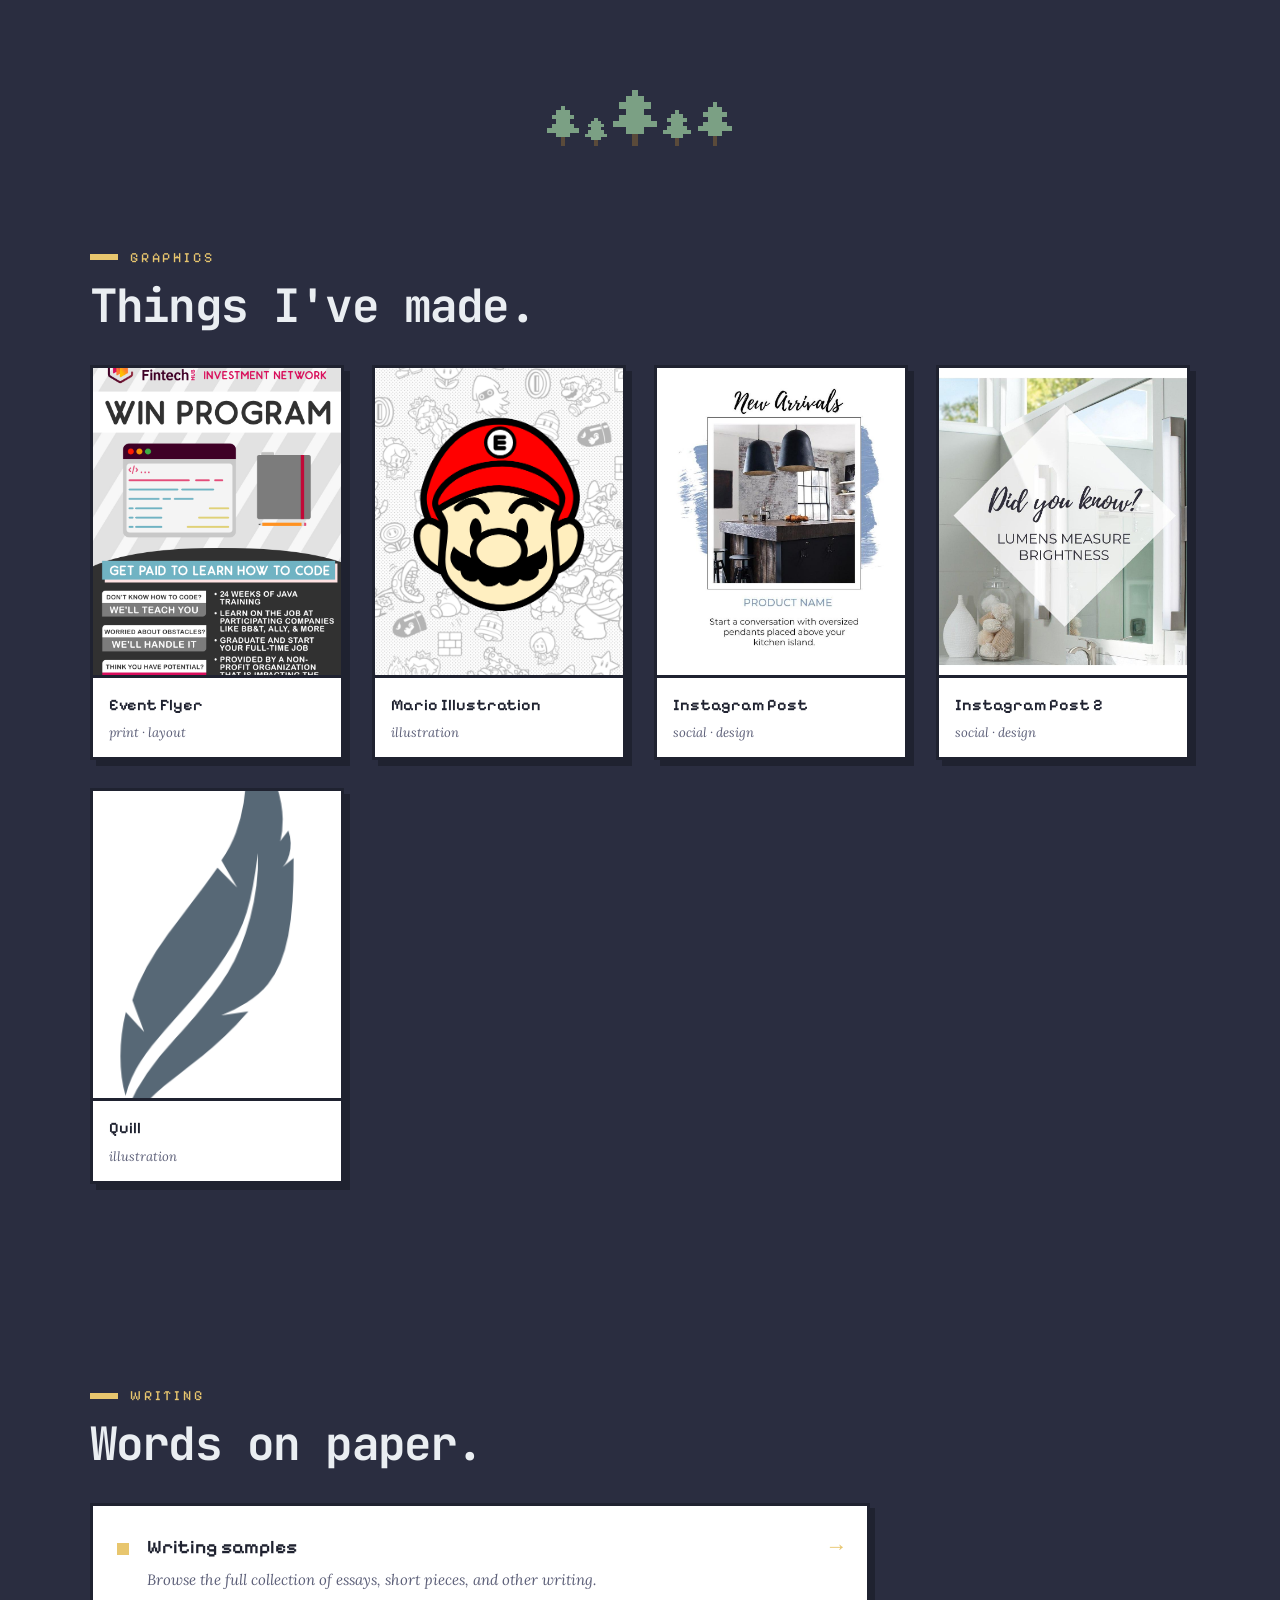
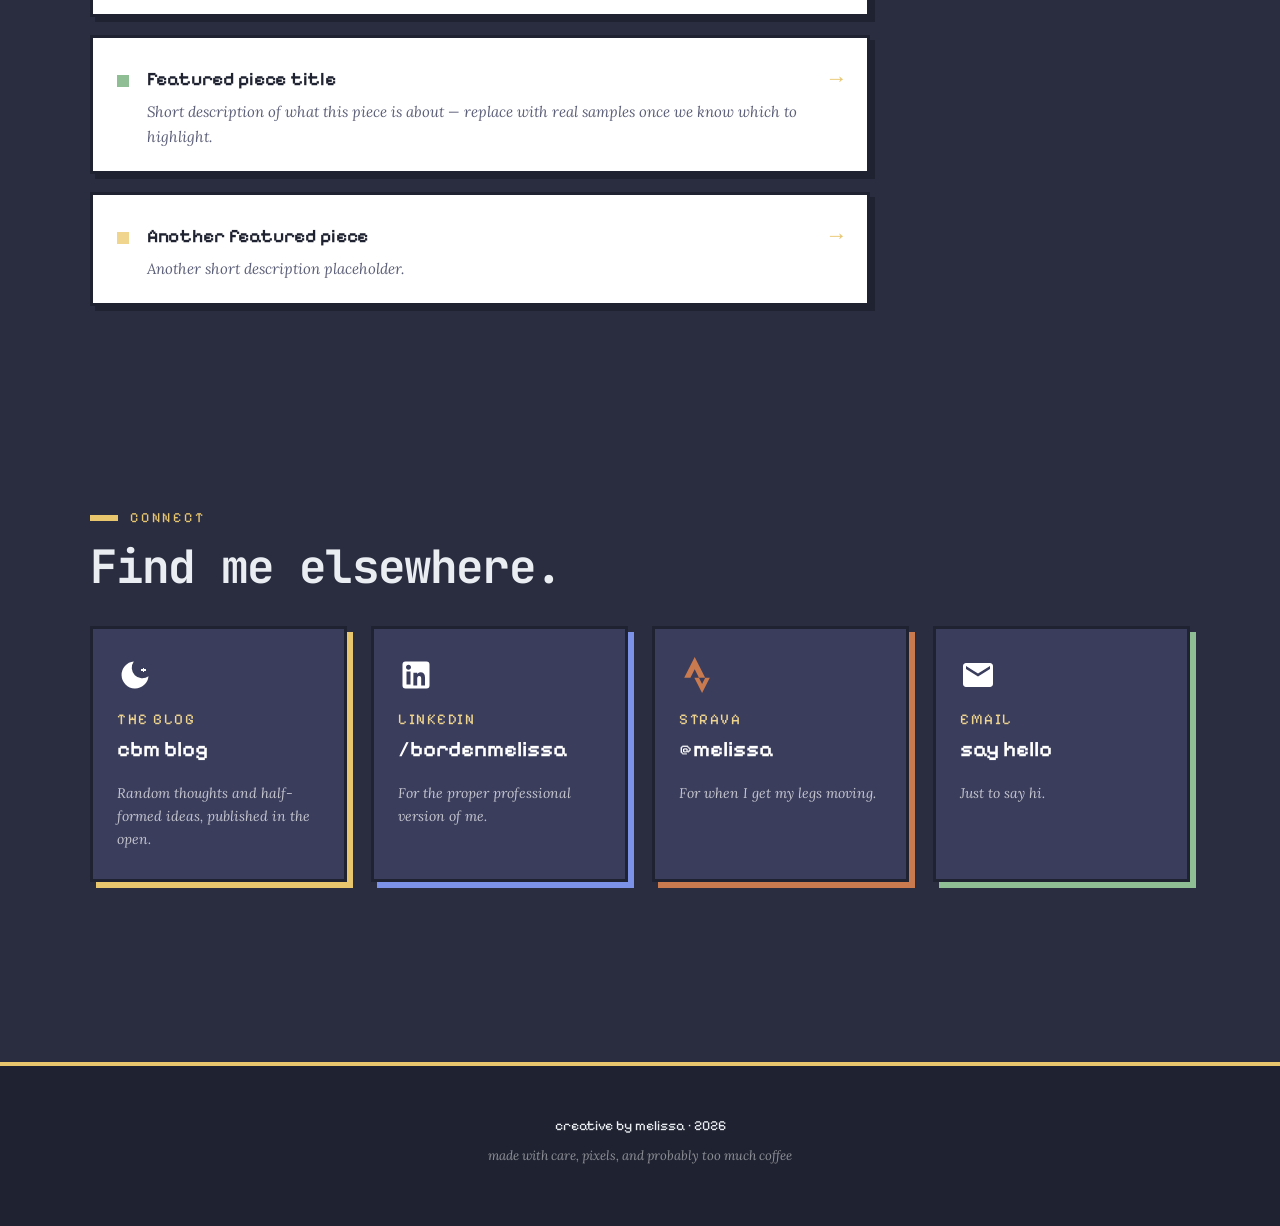
==== commit b9abd735: "Tighten about copy: drop paid/just-because line and "open to projects"" ====
--- a/redesign-preview.html
+++ b/redesign-preview.html
@@ -382,11 +382,10 @@
       </div>
       <div class="about-copy">
         <p>Charlotte-based creative making graphics, writing, and other things that don't fit neatly in a folder.</p>
-        <p>This site is a portfolio of work I've made and want to keep handy — flyers, social posts, illustrations, essays, and the occasional weird experiment. Some of it is paid, some is just because.</p>
+        <p>This site is a portfolio of work I've made and want to keep handy — flyers, social posts, illustrations, essays, and the occasional weird experiment.</p>
         <p>If you're looking for half-formed thoughts and current obsessions, those live on <a href="https://blog.creativebymelissa.com" style="color:var(--purple-deep);">the blog</a>.</p>
         <div class="meta">
           <span>📍 Charlotte, NC</span>
-          <span>✦ open to projects</span>
         </div>
       </div>
     </div>
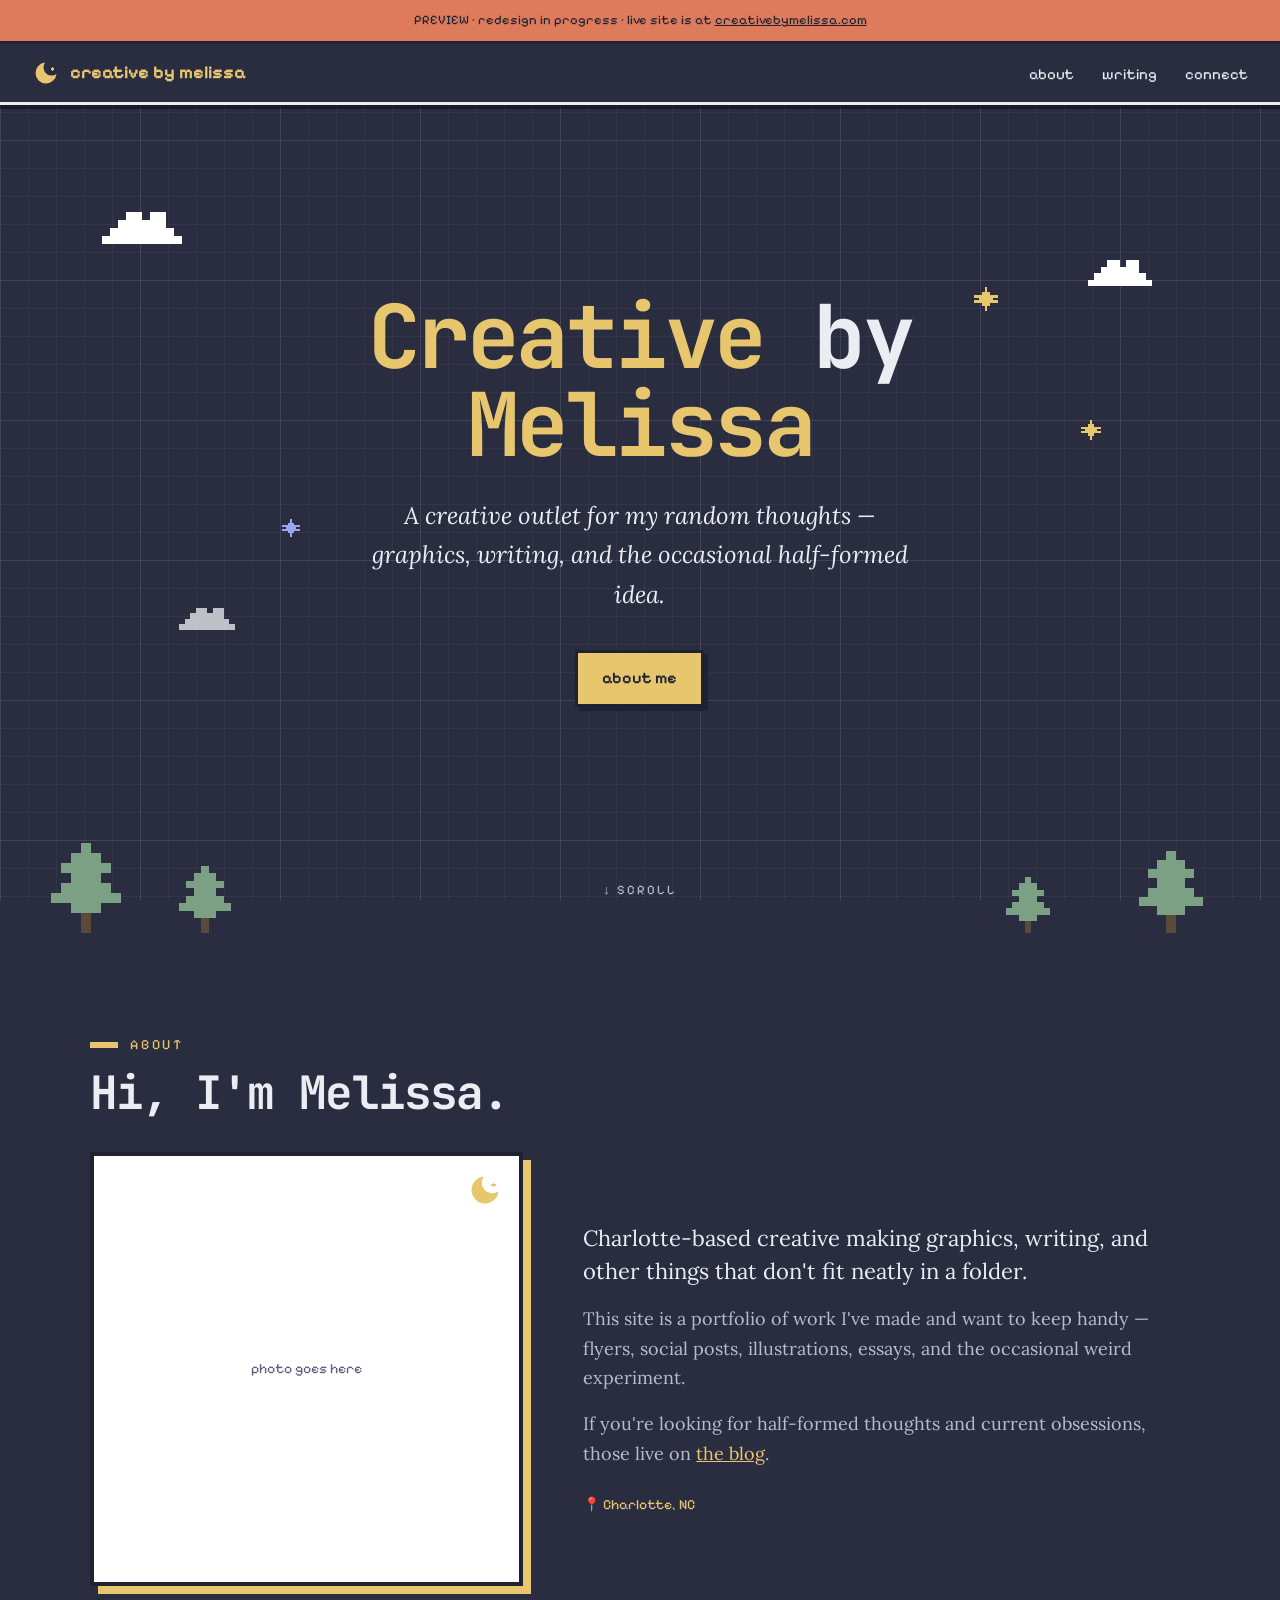
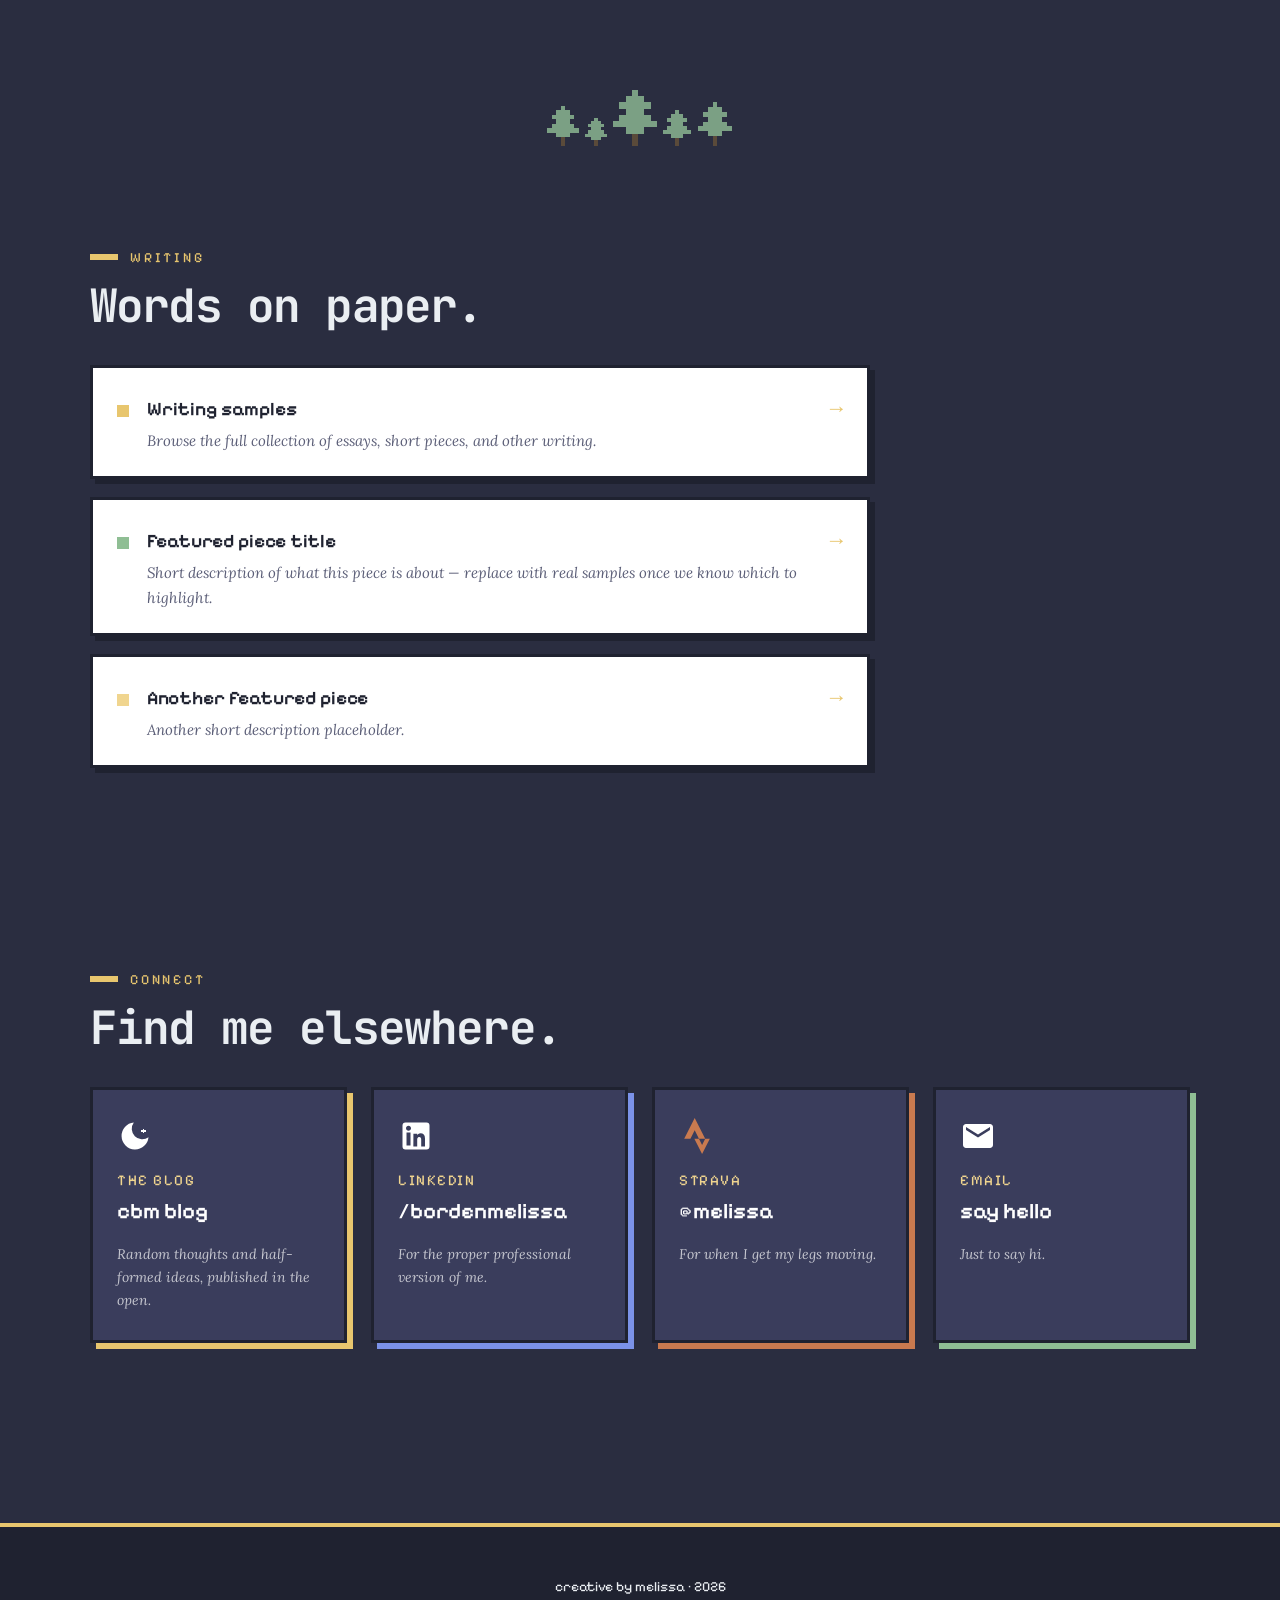
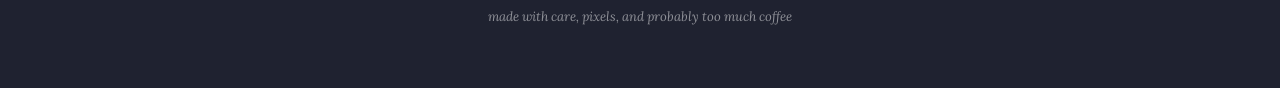
==== commit 5ae43913: "Hide graphics section (commented out, easy to restore later)" ====
--- a/redesign-preview.html
+++ b/redesign-preview.html
@@ -310,7 +310,7 @@
   </a>
   <ul>
     <li><a href="#about">about</a></li>
-    <li><a href="#graphics">graphics</a></li>
+    <!-- <li><a href="#graphics">graphics</a></li> -->
     <li><a href="#writing">writing</a></li>
     <li><a href="#connect">connect</a></li>
   </ul>
@@ -358,8 +358,8 @@
     <h1>Creative <em>by</em><br>Melissa</h1>
     <p class="tag">A creative outlet for my random thoughts — graphics, writing, and the occasional half-formed idea.</p>
     <div class="cta-row">
-      <a href="#graphics" class="pixel-btn primary">see the work</a>
-      <a href="#about" class="pixel-btn">about me</a>
+      <!-- <a href="#graphics" class="pixel-btn primary">see the work</a> -->
+      <a href="#about" class="pixel-btn primary">about me</a>
     </div>
   </div>
 
@@ -415,6 +415,7 @@
   </svg>
 </div>
 
+<!-- GRAPHICS SECTION HIDDEN — uncomment to restore
 <section id="graphics" class="content">
   <div class="container">
     <div class="section-label">graphics</div>
@@ -443,6 +444,7 @@
     </div>
   </div>
 </section>
+-->
 
 <section id="writing" class="content">
   <div class="container">
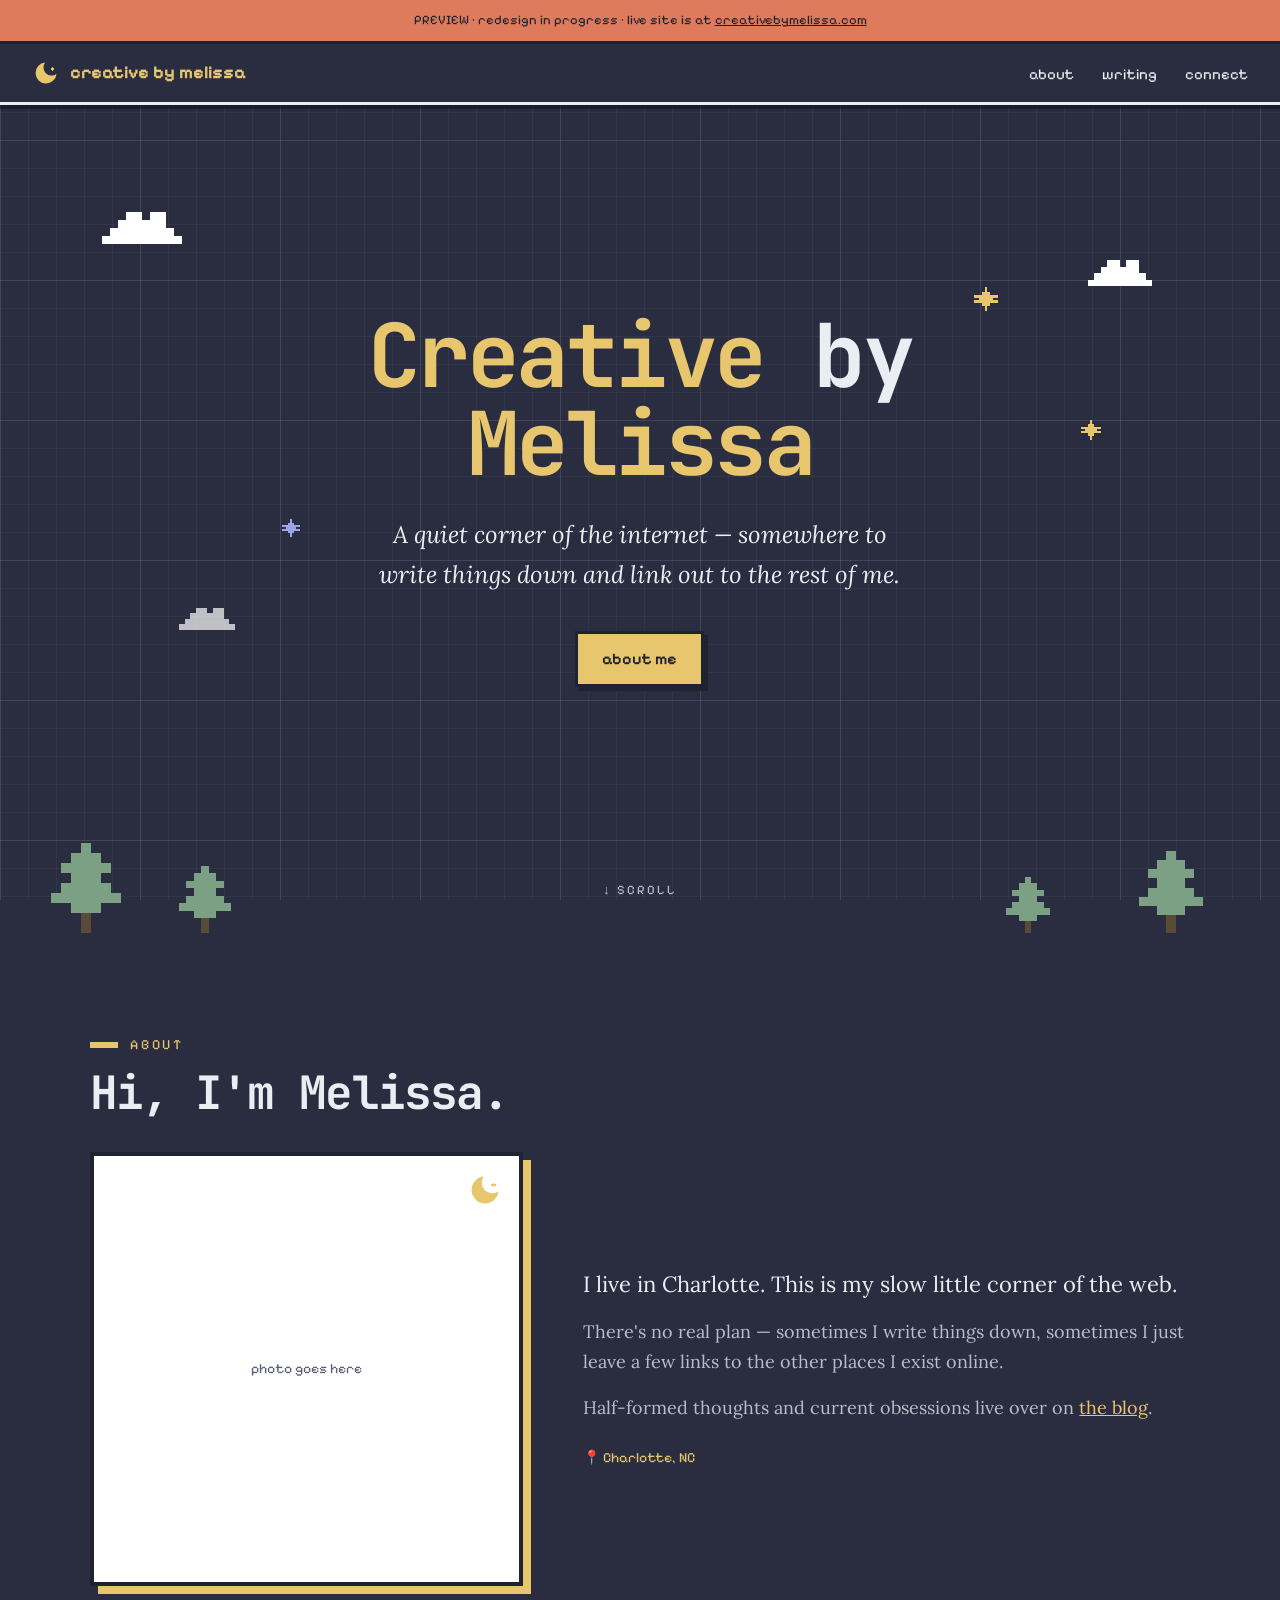
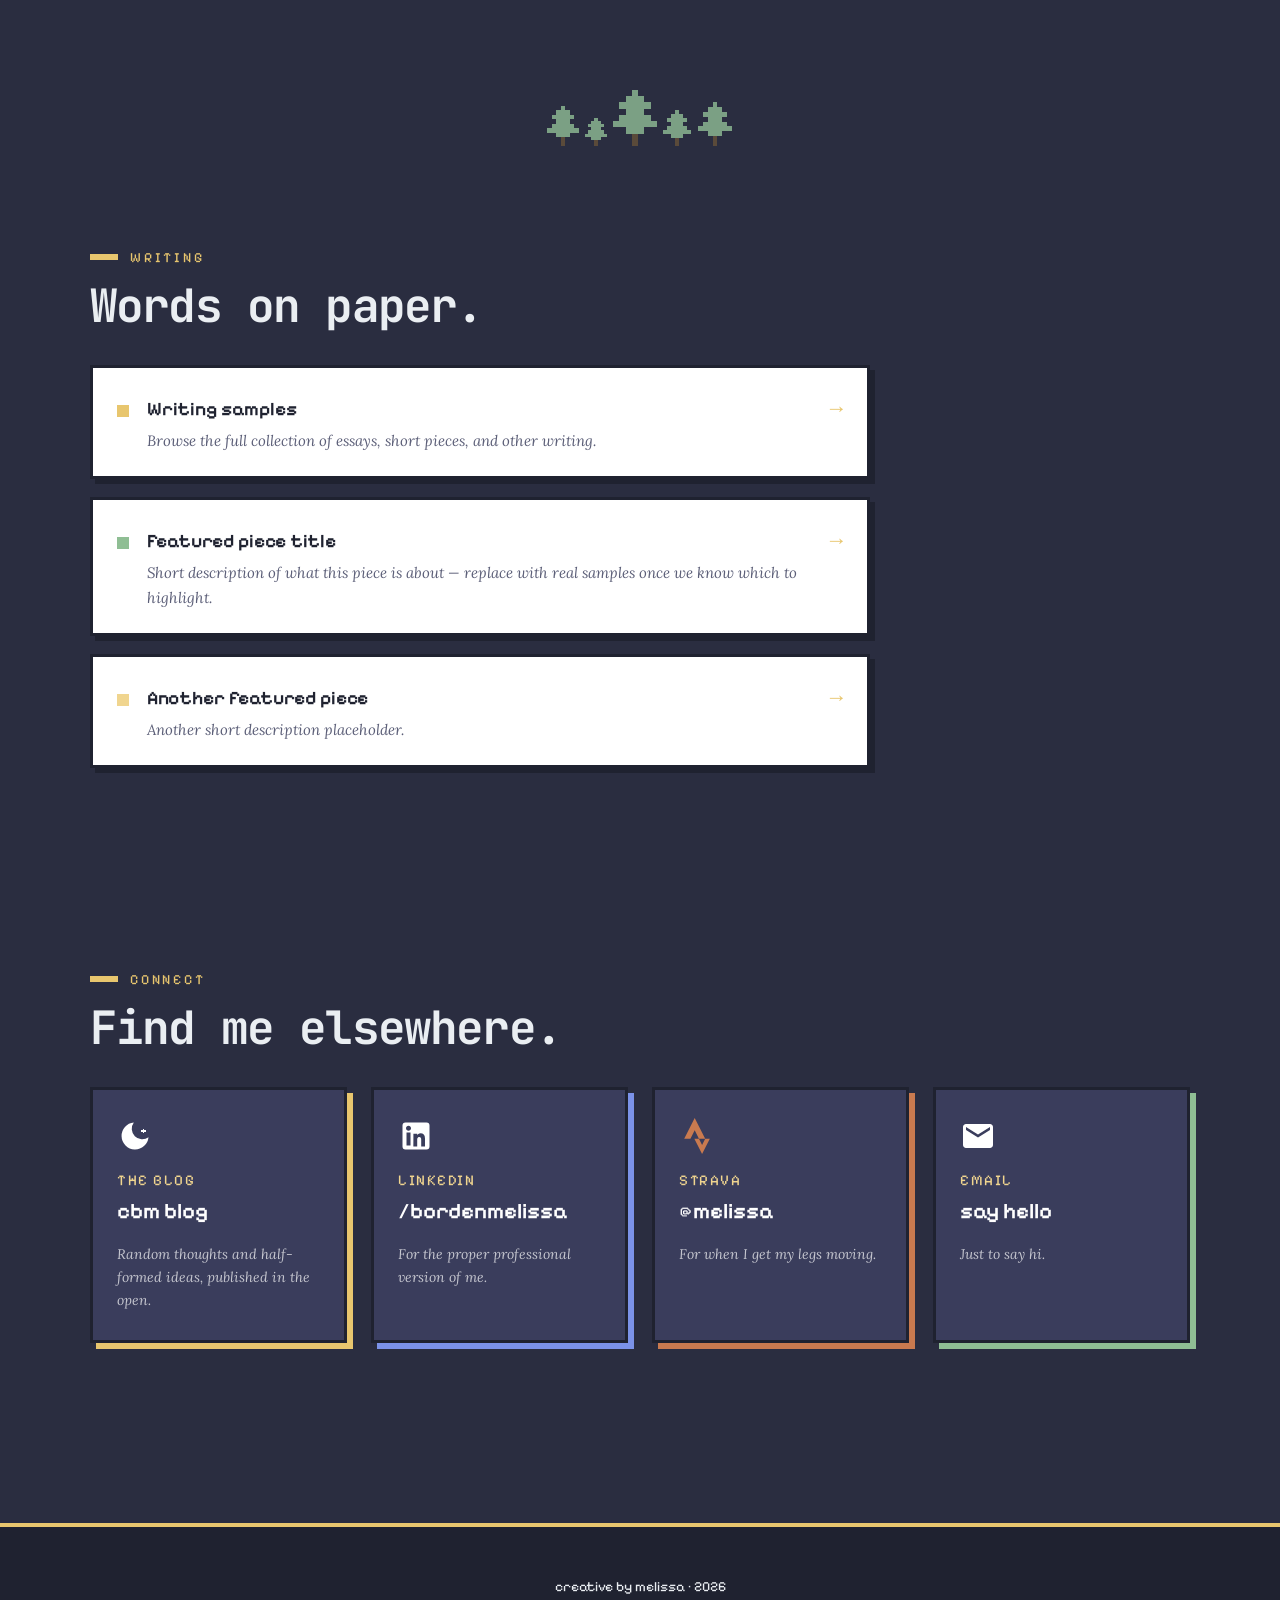
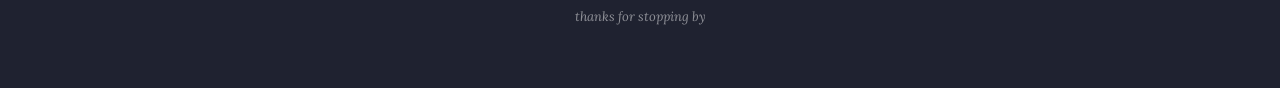
==== commit 40278e54: "Shift voice to "personal corner of the internet" — rework hero tagline, about copy, and footer" ====
--- a/redesign-preview.html
+++ b/redesign-preview.html
@@ -356,7 +356,7 @@
 
   <div class="hero-stack">
     <h1>Creative <em>by</em><br>Melissa</h1>
-    <p class="tag">A creative outlet for my random thoughts — graphics, writing, and the occasional half-formed idea.</p>
+    <p class="tag">A quiet corner of the internet — somewhere to write things down and link out to the rest of me.</p>
     <div class="cta-row">
       <!-- <a href="#graphics" class="pixel-btn primary">see the work</a> -->
       <a href="#about" class="pixel-btn primary">about me</a>
@@ -381,9 +381,9 @@
         </svg>
       </div>
       <div class="about-copy">
-        <p>Charlotte-based creative making graphics, writing, and other things that don't fit neatly in a folder.</p>
-        <p>This site is a portfolio of work I've made and want to keep handy — flyers, social posts, illustrations, essays, and the occasional weird experiment.</p>
-        <p>If you're looking for half-formed thoughts and current obsessions, those live on <a href="https://blog.creativebymelissa.com" style="color:var(--purple-deep);">the blog</a>.</p>
+        <p>I live in Charlotte. This is my slow little corner of the web.</p>
+        <p>There's no real plan — sometimes I write things down, sometimes I just leave a few links to the other places I exist online.</p>
+        <p>Half-formed thoughts and current obsessions live over on <a href="https://blog.creativebymelissa.com" style="color:var(--purple-deep);">the blog</a>.</p>
         <div class="meta">
           <span>📍 Charlotte, NC</span>
         </div>
@@ -519,7 +519,7 @@
 
 <footer>
   <div class="credit">creative by melissa &middot; 2026</div>
-  <div class="small">made with care, pixels, and probably too much coffee</div>
+  <div class="small">thanks for stopping by</div>
 </footer>
 
 </body>
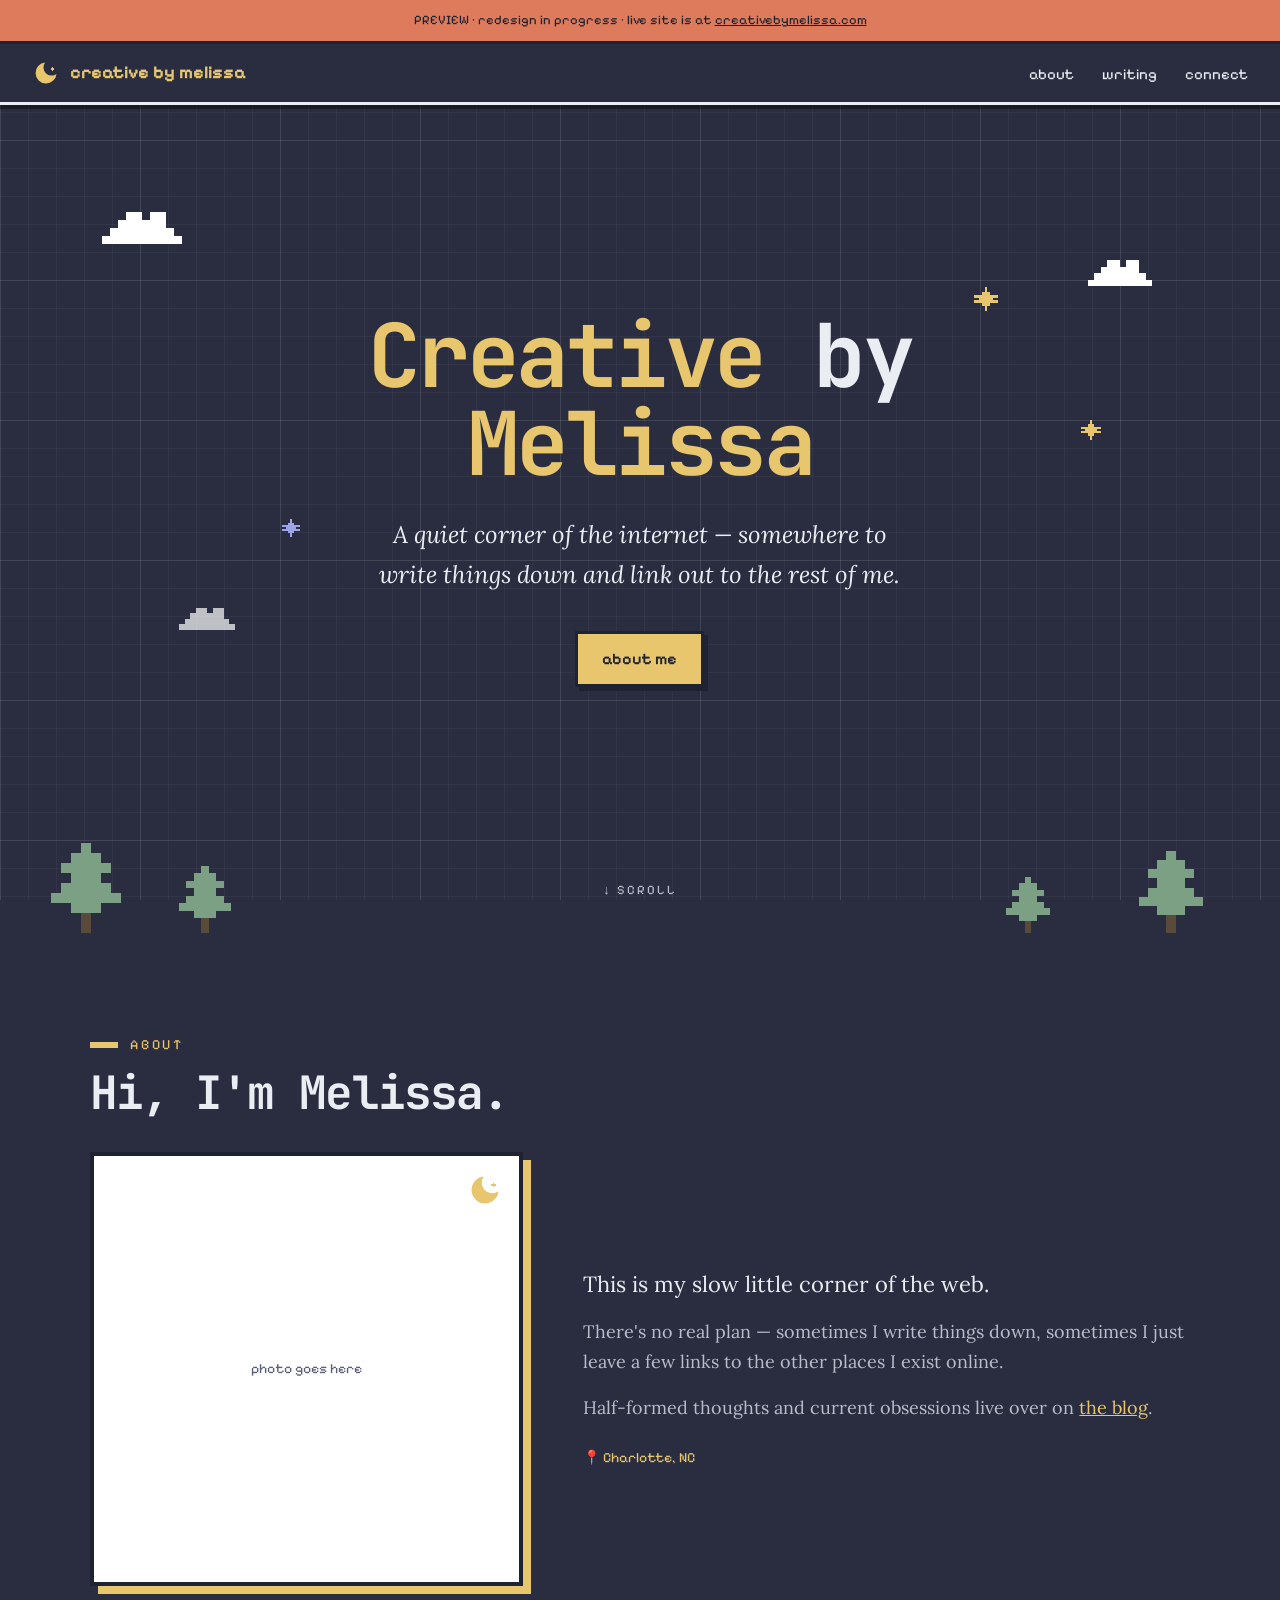
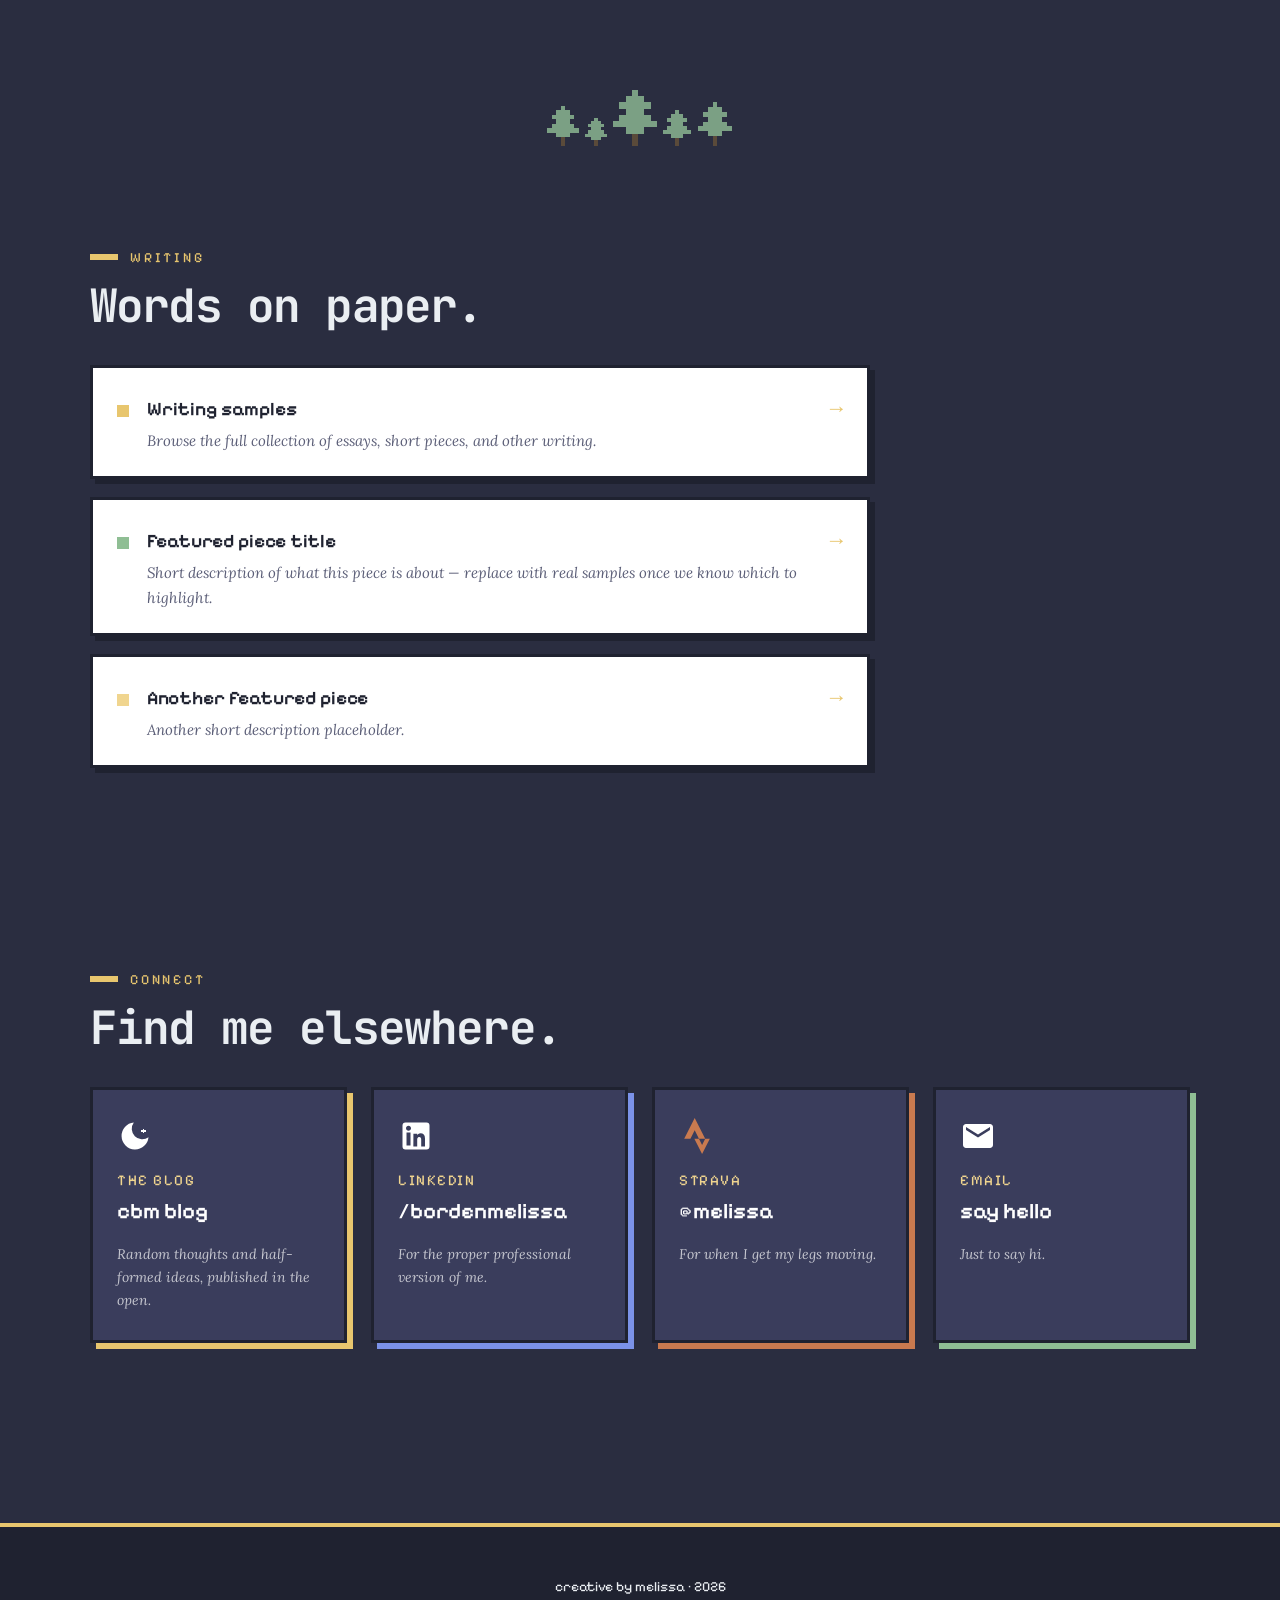
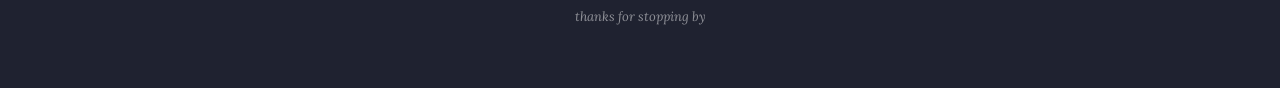
==== commit bfdf10ac: "Drop "I live in Charlotte" — pin already shows it" ====
--- a/redesign-preview.html
+++ b/redesign-preview.html
@@ -381,7 +381,7 @@
         </svg>
       </div>
       <div class="about-copy">
-        <p>I live in Charlotte. This is my slow little corner of the web.</p>
+        <p>This is my slow little corner of the web.</p>
         <p>There's no real plan — sometimes I write things down, sometimes I just leave a few links to the other places I exist online.</p>
         <p>Half-formed thoughts and current obsessions live over on <a href="https://blog.creativebymelissa.com" style="color:var(--purple-deep);">the blog</a>.</p>
         <div class="meta">
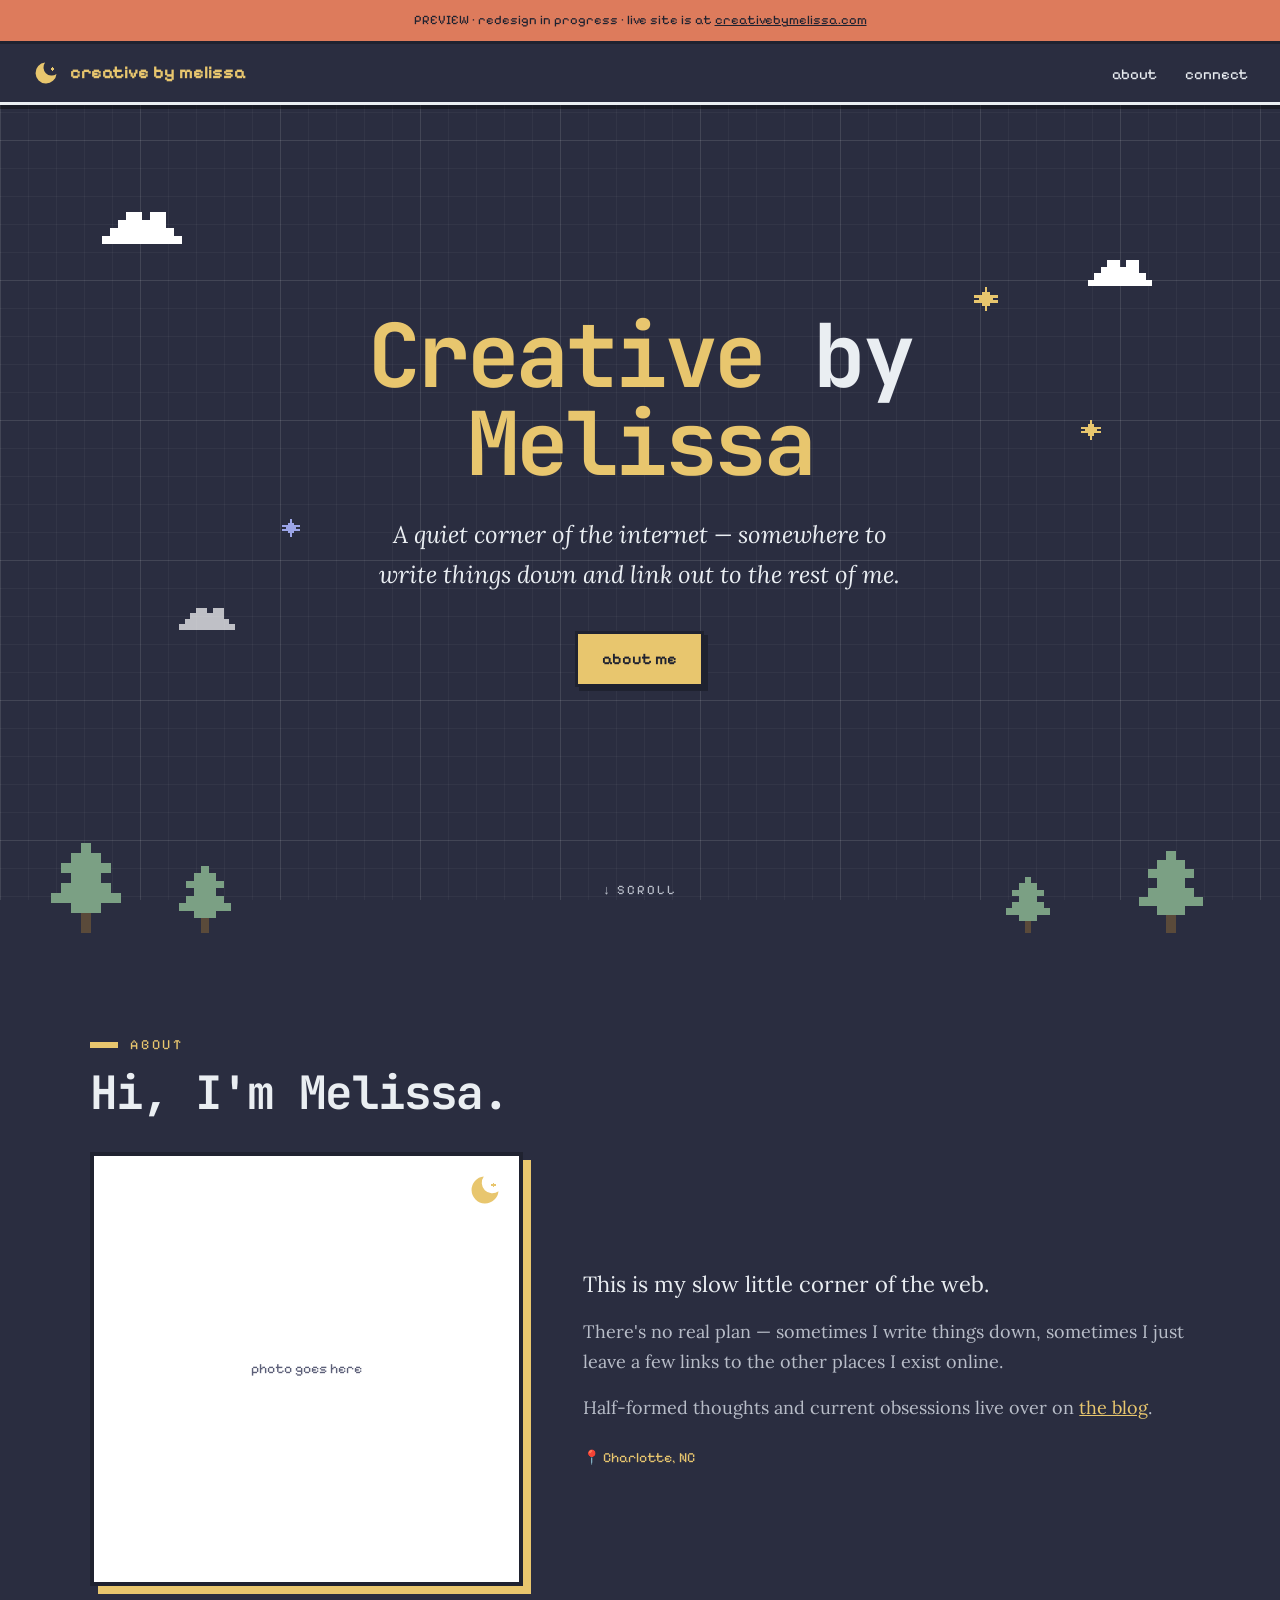
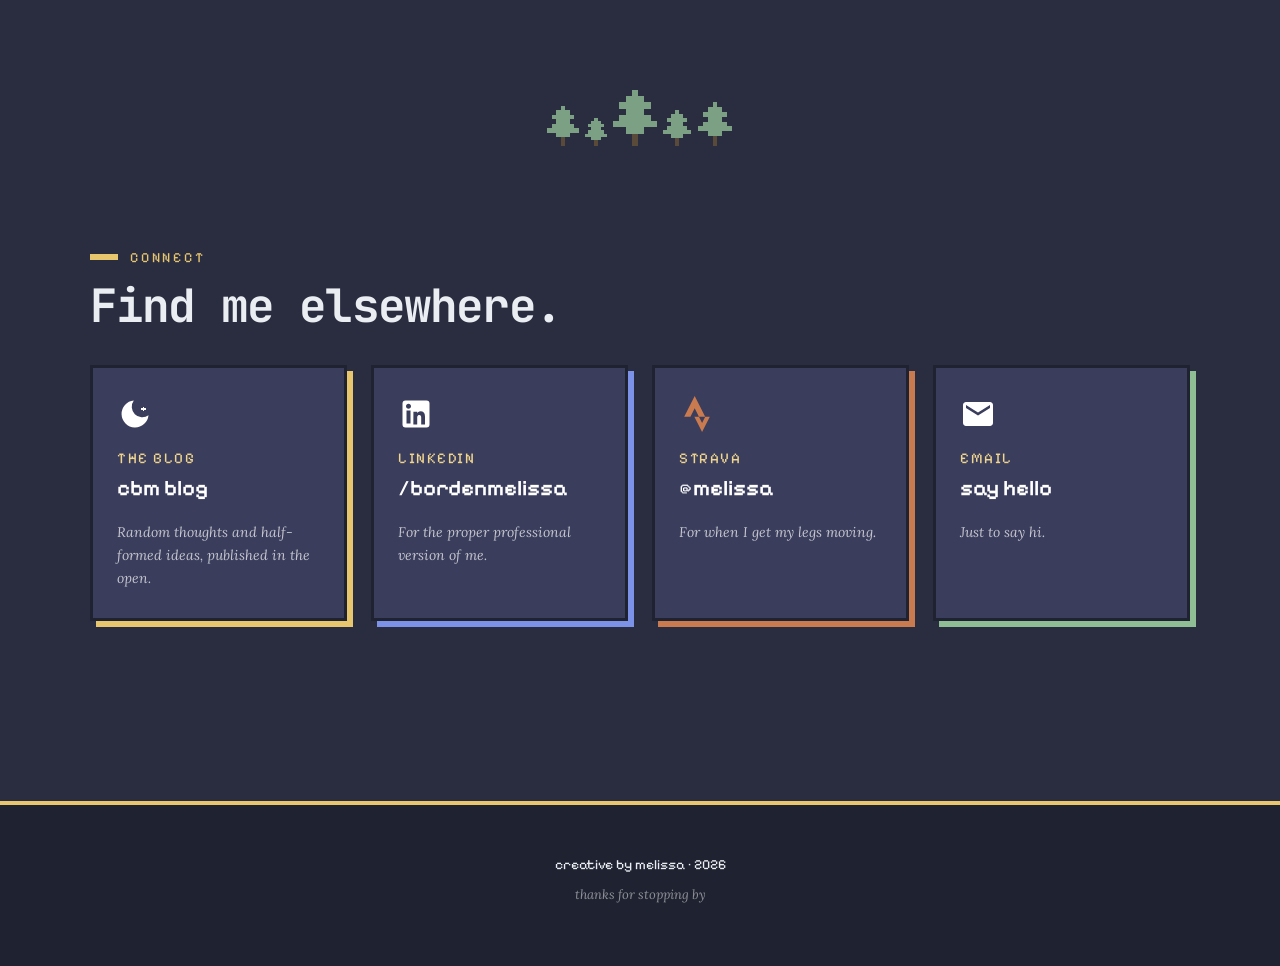
==== commit 0ba197a2: "Hide writing section (commented out, easy to restore later)" ====
--- a/redesign-preview.html
+++ b/redesign-preview.html
@@ -311,7 +311,7 @@
   <ul>
     <li><a href="#about">about</a></li>
     <!-- <li><a href="#graphics">graphics</a></li> -->
-    <li><a href="#writing">writing</a></li>
+    <!-- <li><a href="#writing">writing</a></li> -->
     <li><a href="#connect">connect</a></li>
   </ul>
 </nav>
@@ -446,6 +446,7 @@
 </section>
 -->
 
+<!-- WRITING SECTION HIDDEN — uncomment to restore
 <section id="writing" class="content">
   <div class="container">
     <div class="section-label">writing</div>
@@ -478,6 +479,7 @@
     </div>
   </div>
 </section>
+-->
 
 <section id="connect" class="content">
   <div class="container">
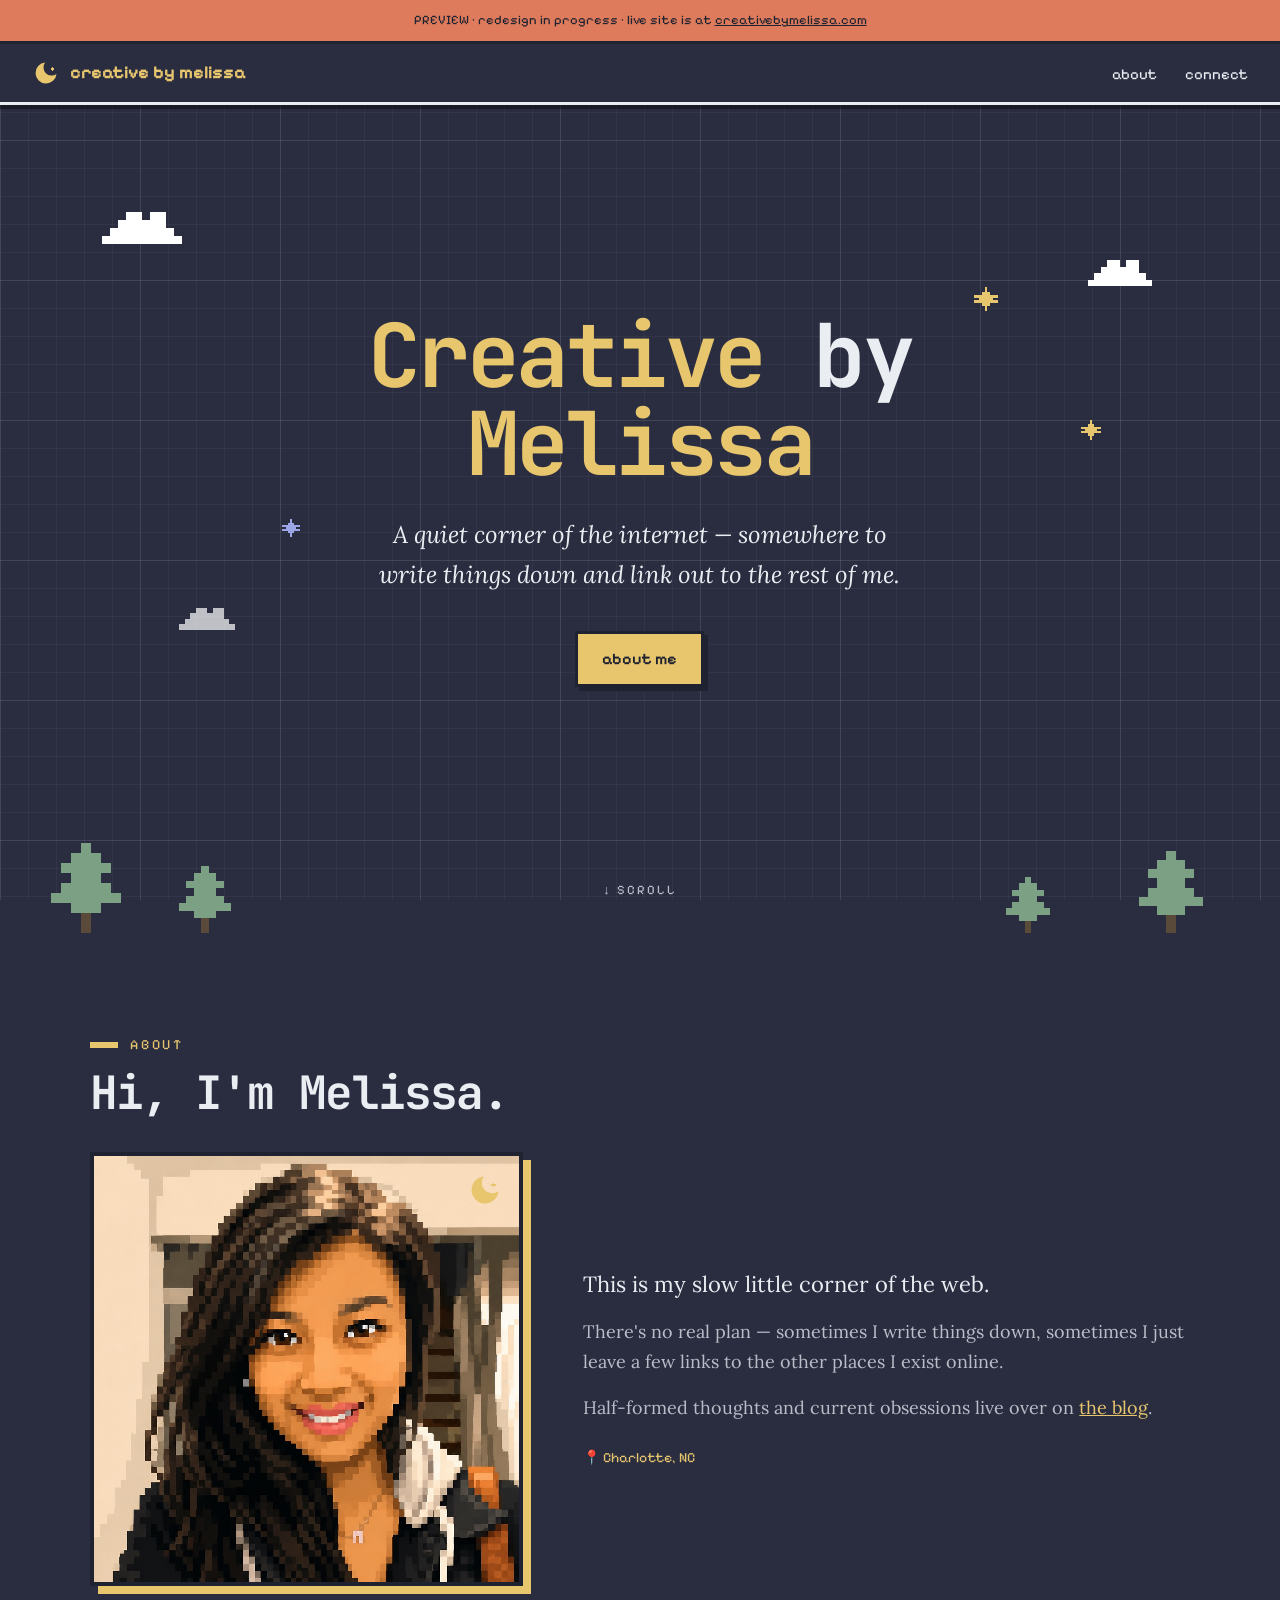
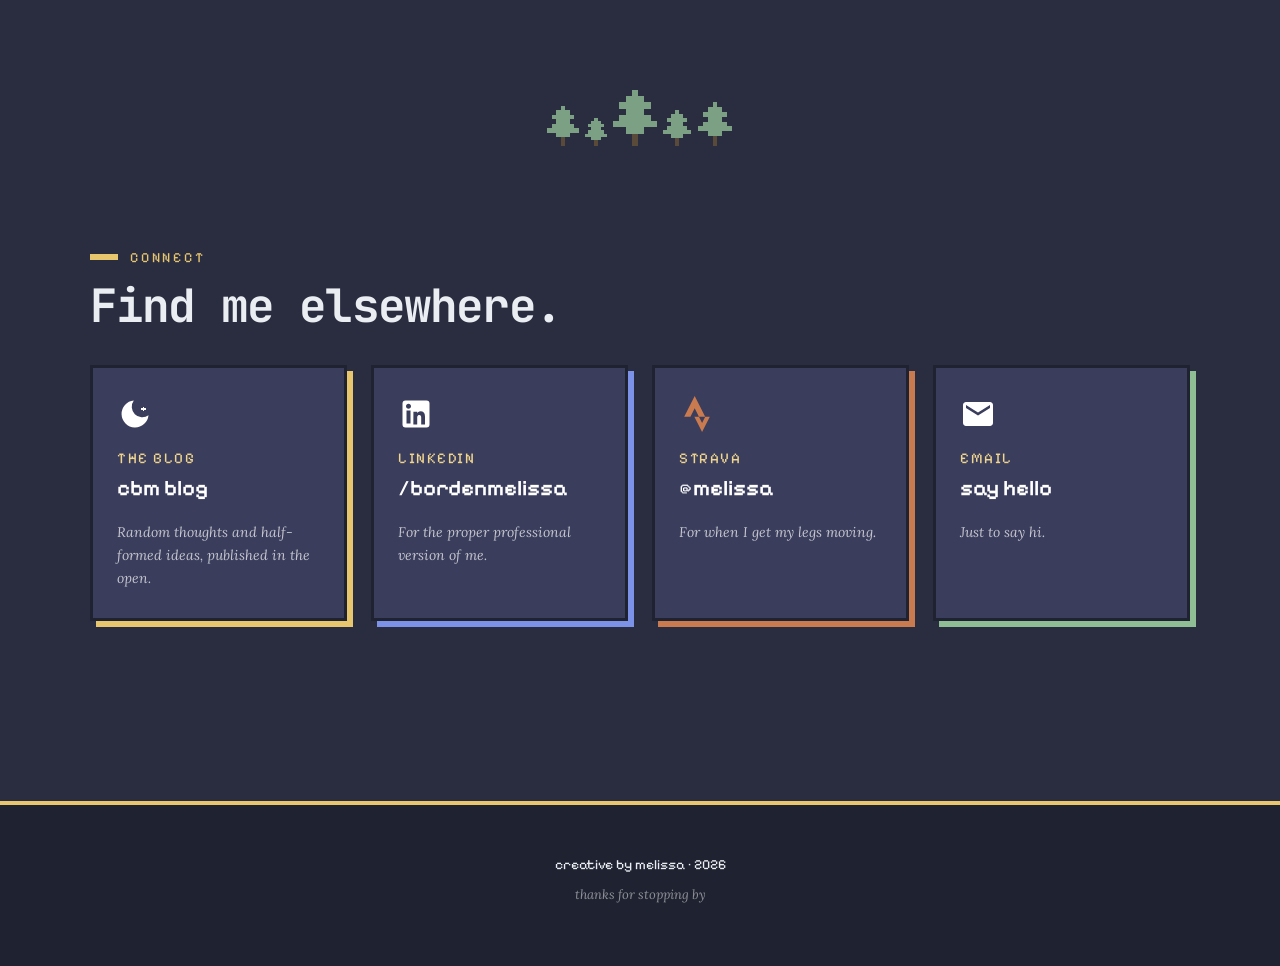
==== commit aed4fbf1: "Add Melissa's pixelated portrait to the about section" ====
--- a/redesign-preview.html
+++ b/redesign-preview.html
@@ -185,12 +185,19 @@
     display: flex; align-items: center; justify-content: center;
     position: relative; overflow: hidden;
   }
-  .portrait-frame::before {
+  .portrait-frame:not(:has(img))::before {
     content: 'photo goes here';
     font-family: 'Pixelify Sans', monospace;
     color: #5C5F78; font-size: 14px;
   }
-  .portrait-frame .moon-deco { position: absolute; top: 16px; right: 16px; width: 36px; height: 36px; }
+  .portrait-frame img {
+    width: 100%; height: 100%;
+    object-fit: cover;
+    object-position: center top;
+    display: block;
+    image-rendering: pixelated;
+  }
+  .portrait-frame .moon-deco { position: absolute; top: 16px; right: 16px; width: 36px; height: 36px; z-index: 2; }
   .about-copy h3 {
     font-family: 'JetBrains Mono', monospace;
     font-size: 20px; font-weight: 700; letter-spacing: -0.03em;
@@ -372,6 +379,7 @@
     <h2 class="section-title">Hi, I'm Melissa.</h2>
     <div class="about-grid">
       <div class="portrait-frame">
+        <img src="images/melissa.jpeg" alt="Melissa" />
         <svg class="moon-deco" viewBox="0 0 24 24">
           <path d="M21 12.79A9 9 0 1 1 11.21 3 7 7 0 0 0 21 12.79z" fill="#E8C66E"/>
           <g fill="#E8C66E" shape-rendering="crispEdges">
